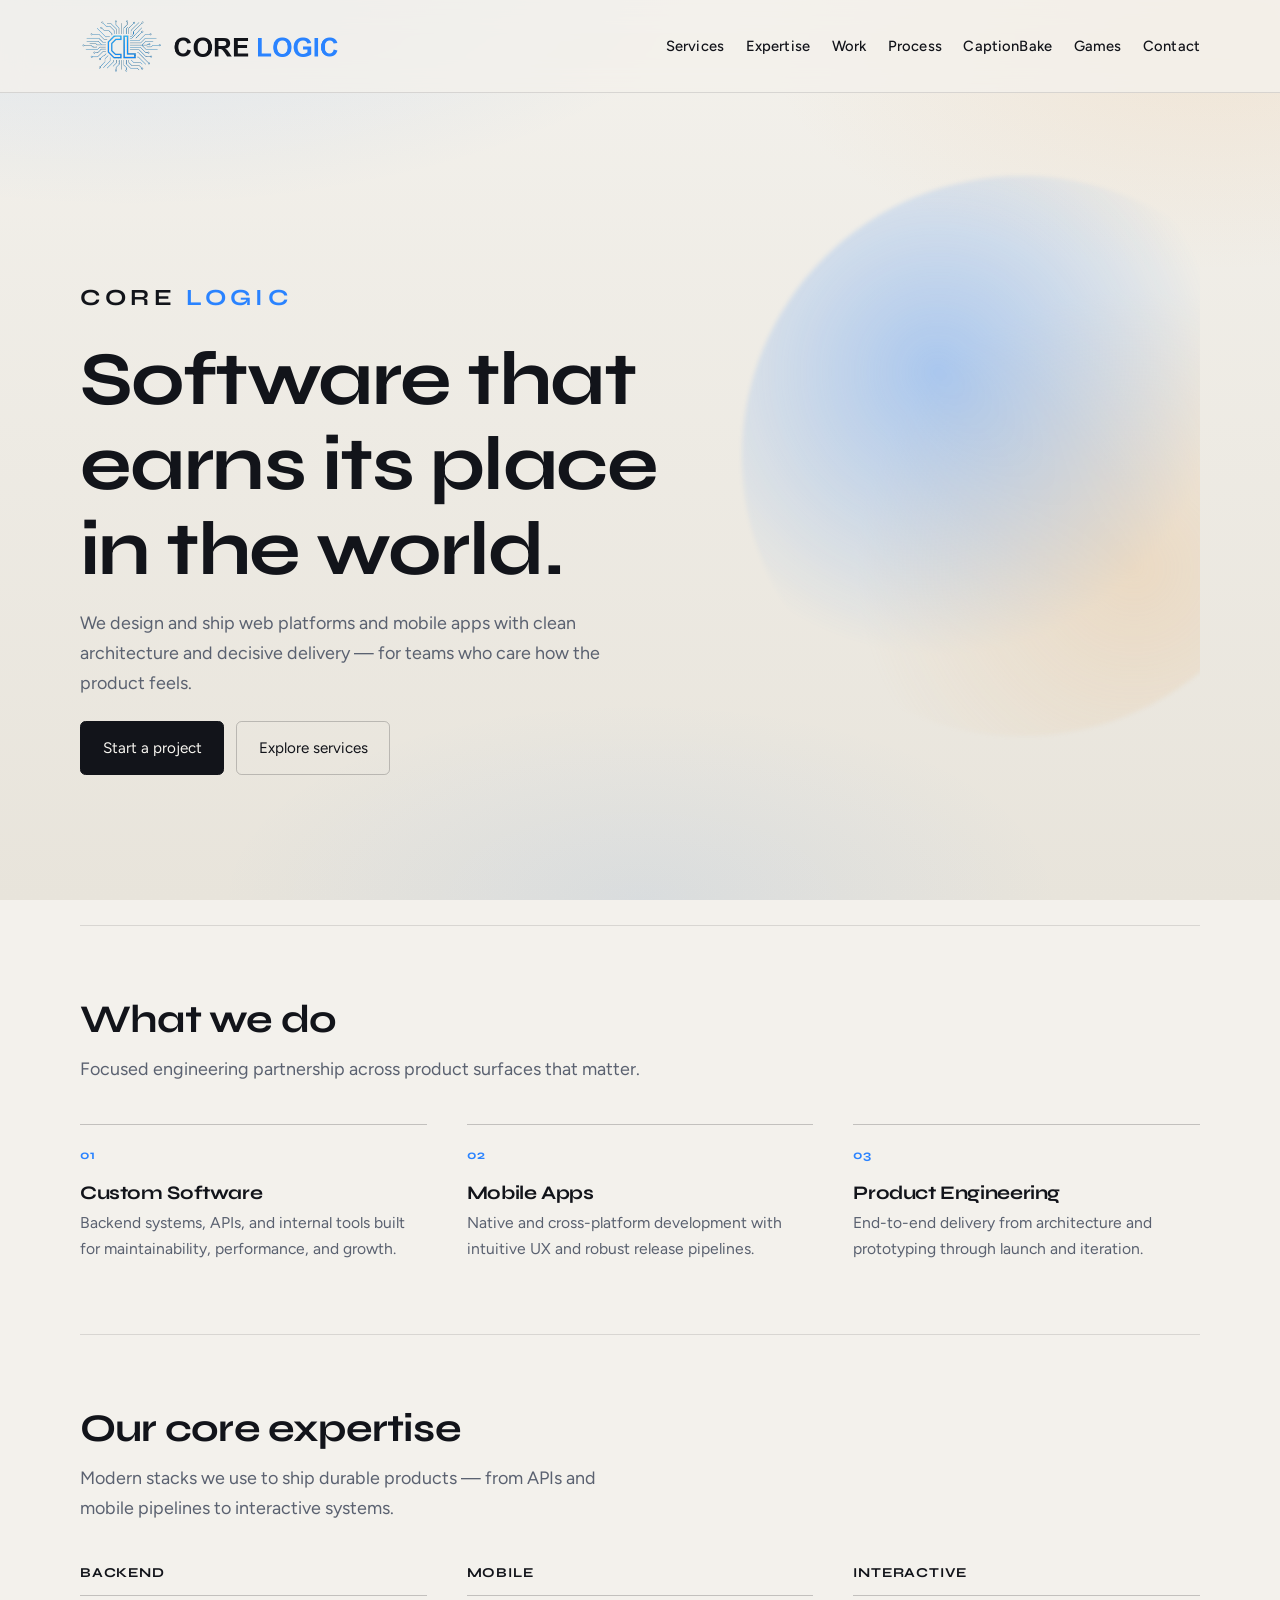
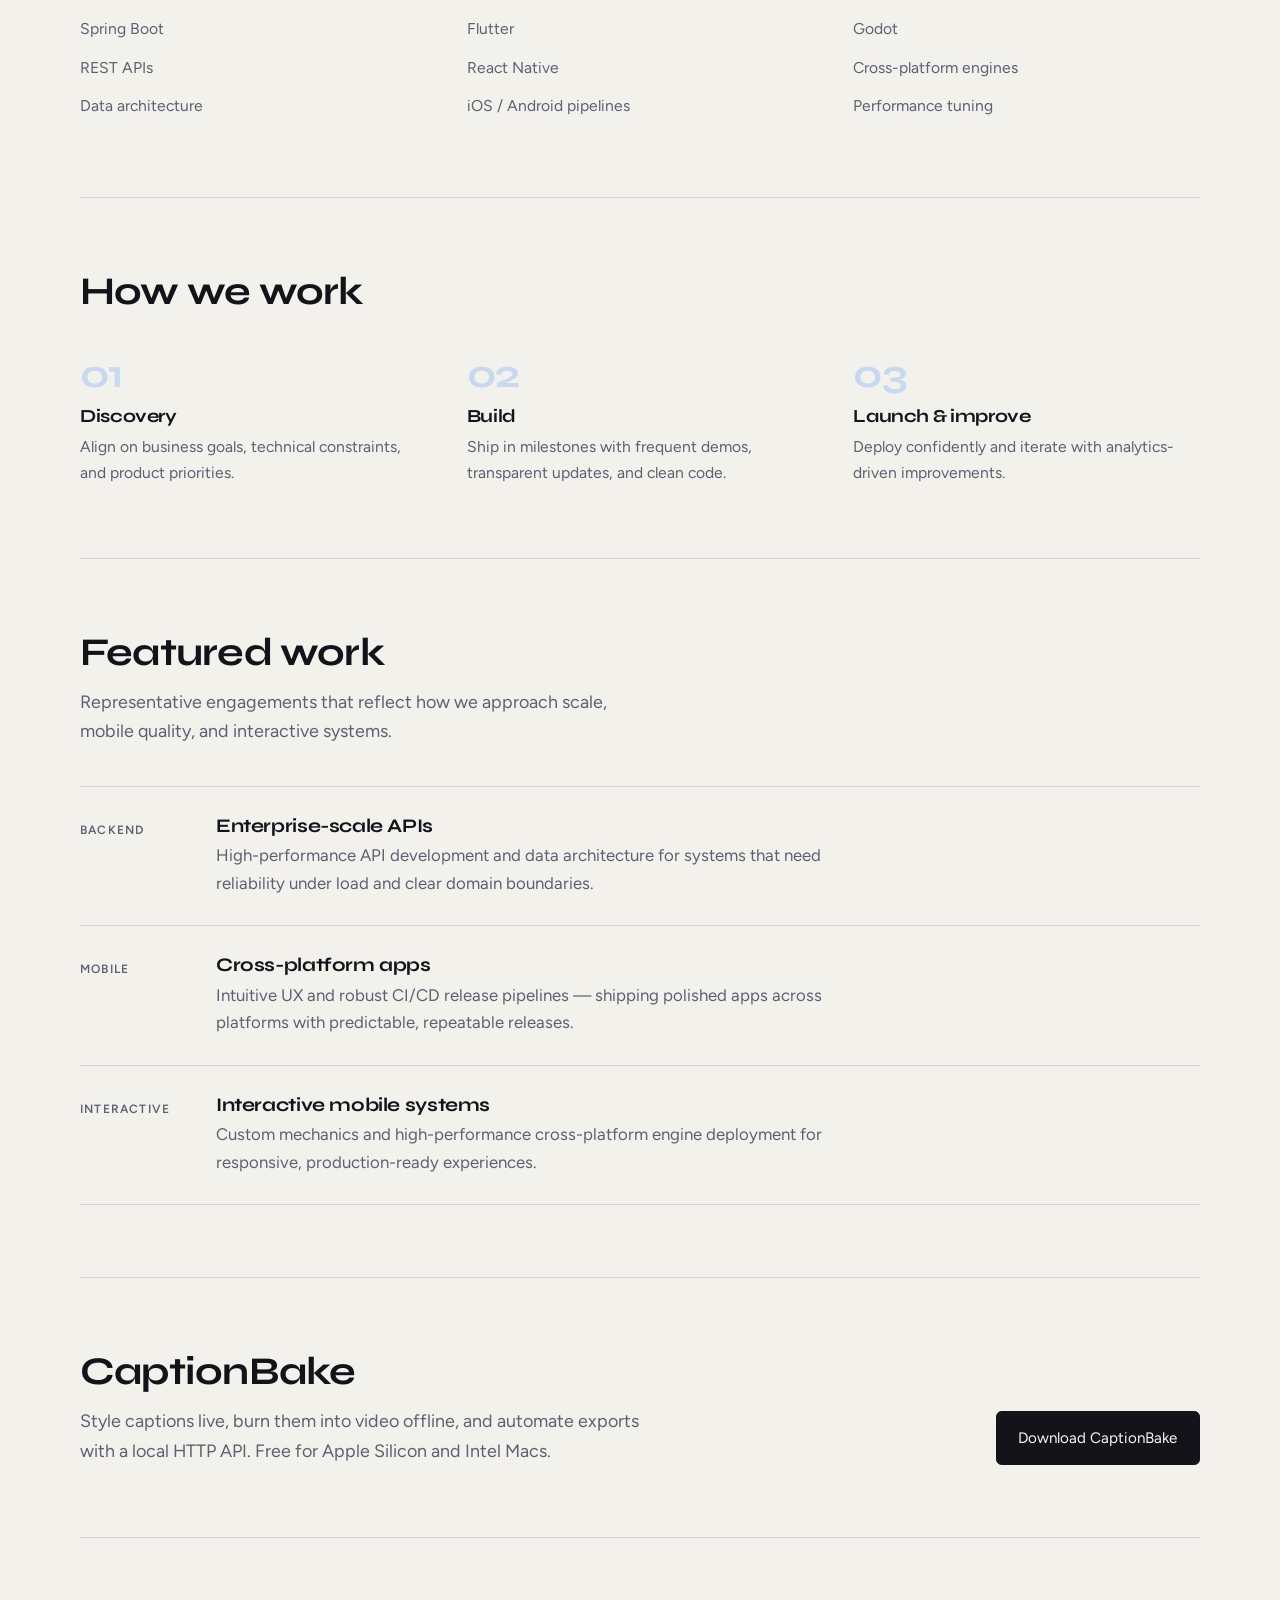
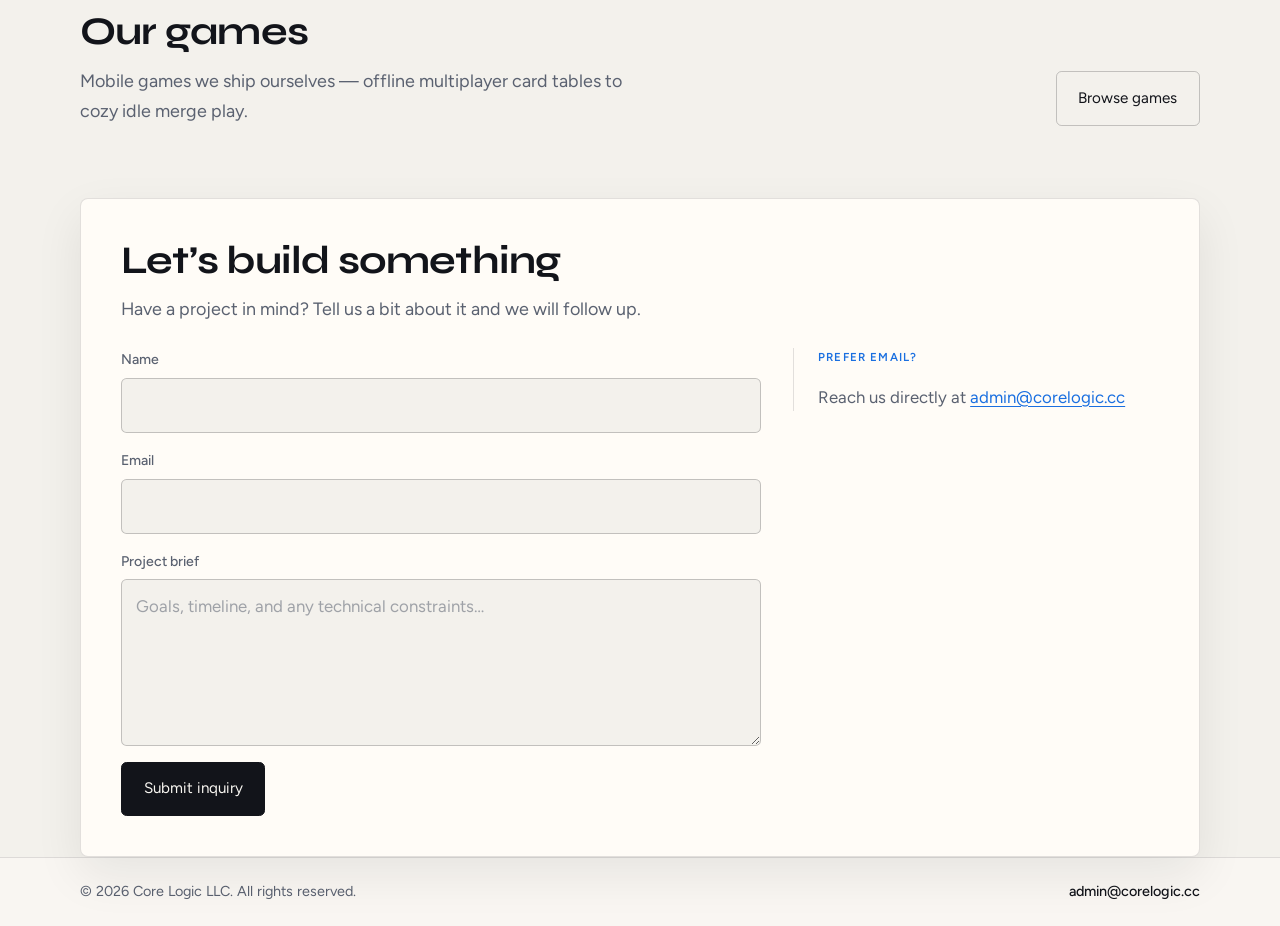
==== index.html @ bd6c5554 "Enhance CaptionBake documentation and features. Updated product page to highlight new capabilities i" ====
<!doctype html>
<html lang="en">
  <head>
    <meta charset="UTF-8" />
    <meta name="viewport" content="width=device-width, initial-scale=1.0" />
    <title>Core Logic LLC | Software and App Development</title>
    <meta
      name="description"
      content="Core Logic LLC builds modern software and mobile apps for startups and growing businesses."
    />
    <link rel="icon" type="image/png" href="assets/icons/corelogic-icon.png?v=20260724" />
    <link rel="preconnect" href="https://fonts.googleapis.com" />
    <link rel="preconnect" href="https://fonts.gstatic.com" crossorigin />
    <link
      href="https://fonts.googleapis.com/css2?family=Figtree:ital,wght@0,400;0,500;0,600;0,700;1,400&family=Syne:wght@600;700;800&display=swap"
      rel="stylesheet"
    />
    <link rel="stylesheet" href="assets/css/styles.css?v=20260724" />
  </head>
  <body>
    <header class="site-header">
      <div class="container nav-wrap">
        <a href="#home" class="brand" aria-label="Core Logic LLC home">
          <img
            class="brand-lockup"
            src="assets/icons/corelogic-logo-on-light.png?v=20260724"
            alt="Core Logic logo"
            width="250"
            height="44"
          />
        </a>
        <button
          class="nav-toggle"
          type="button"
          aria-expanded="false"
          aria-controls="site-nav"
          aria-label="Open menu"
        >
          <span></span>
          <span></span>
          <span></span>
        </button>
        <nav id="site-nav" class="site-nav" aria-label="Main navigation">
          <ul class="nav-list">
            <li><a href="#services">Services</a></li>
            <li><a href="#expertise">Expertise</a></li>
            <li><a href="#work">Work</a></li>
            <li><a href="#process">Process</a></li>
            <li><a href="captionbake/">CaptionBake</a></li>
            <li><a href="games/">Games</a></li>
            <li><a href="#contact">Contact</a></li>
          </ul>
        </nav>
      </div>
    </header>

    <main id="home">
      <section class="hero hero-home container">
        <div class="hero-content">
          <p class="brand-hero">Core <span>Logic</span></p>
          <h1>Software that earns its place in the world.</h1>
          <p class="lead">
            We design and ship web platforms and mobile apps with clean architecture and decisive
            delivery — for teams who care how the product feels.
          </p>
          <div class="hero-actions">
            <a class="button" href="#contact">Start a project</a>
            <a class="button button-secondary" href="#services">Explore services</a>
          </div>
        </div>
      </section>

      <section id="services" class="container section">
        <div class="section-intro">
          <h2>What we do</h2>
          <p class="lead">Focused engineering partnership across product surfaces that matter.</p>
        </div>
        <div class="offer-grid">
          <article class="offer-item">
            <h3>Custom Software</h3>
            <p>
              Backend systems, APIs, and internal tools built for maintainability, performance, and
              growth.
            </p>
          </article>
          <article class="offer-item">
            <h3>Mobile Apps</h3>
            <p>
              Native and cross-platform development with intuitive UX and robust release pipelines.
            </p>
          </article>
          <article class="offer-item">
            <h3>Product Engineering</h3>
            <p>
              End-to-end delivery from architecture and prototyping through launch and iteration.
            </p>
          </article>
        </div>
      </section>

      <section id="expertise" class="container section">
        <div class="section-intro">
          <h2>Our core expertise</h2>
          <p class="lead">
            Modern stacks we use to ship durable products — from APIs and mobile pipelines to
            interactive systems.
          </p>
        </div>
        <div class="expertise-grid">
          <div>
            <span class="expertise-label">Backend</span>
            <ul class="expertise-list">
              <li>Spring Boot</li>
              <li>REST APIs</li>
              <li>Data architecture</li>
            </ul>
          </div>
          <div>
            <span class="expertise-label">Mobile</span>
            <ul class="expertise-list">
              <li>Flutter</li>
              <li>React Native</li>
              <li>iOS / Android pipelines</li>
            </ul>
          </div>
          <div>
            <span class="expertise-label">Interactive</span>
            <ul class="expertise-list">
              <li>Godot</li>
              <li>Cross-platform engines</li>
              <li>Performance tuning</li>
            </ul>
          </div>
        </div>
      </section>

      <section id="process" class="container section">
        <div class="section-intro">
          <h2>How we work</h2>
        </div>
        <div class="timeline">
          <div>
            <span class="step-num" aria-hidden="true">01</span>
            <h3>Discovery</h3>
            <p>Align on business goals, technical constraints, and product priorities.</p>
          </div>
          <div>
            <span class="step-num" aria-hidden="true">02</span>
            <h3>Build</h3>
            <p>Ship in milestones with frequent demos, transparent updates, and clean code.</p>
          </div>
          <div>
            <span class="step-num" aria-hidden="true">03</span>
            <h3>Launch &amp; improve</h3>
            <p>Deploy confidently and iterate with analytics-driven improvements.</p>
          </div>
        </div>
      </section>

      <section id="work" class="container section">
        <div class="section-intro">
          <h2>Featured work</h2>
          <p class="lead">
            Representative engagements that reflect how we approach scale, mobile quality, and
            interactive systems.
          </p>
        </div>
        <div class="work-list">
          <article class="work-row">
            <p class="work-tag">Backend</p>
            <div>
              <h3>Enterprise-scale APIs</h3>
              <p>
                High-performance API development and data architecture for systems that need
                reliability under load and clear domain boundaries.
              </p>
            </div>
          </article>
          <article class="work-row">
            <p class="work-tag">Mobile</p>
            <div>
              <h3>Cross-platform apps</h3>
              <p>
                Intuitive UX and robust CI/CD release pipelines — shipping polished apps across
                platforms with predictable, repeatable releases.
              </p>
            </div>
          </article>
          <article class="work-row">
            <p class="work-tag">Interactive</p>
            <div>
              <h3>Interactive mobile systems</h3>
              <p>
                Custom mechanics and high-performance cross-platform engine deployment for
                responsive, production-ready experiences.
              </p>
            </div>
          </article>
        </div>
      </section>

      <section id="products" class="container section">
        <div class="strip">
          <div>
            <h2>CaptionBake</h2>
            <p class="lead">
              Style captions live, burn them into video offline, and automate exports with a local
              HTTP API. Free for Apple Silicon and Intel Macs.
            </p>
          </div>
          <div class="strip-actions">
            <a class="button" href="captionbake/">Download CaptionBake</a>
          </div>
        </div>
      </section>

      <section id="games" class="container section">
        <div class="strip">
          <div>
            <h2>Our games</h2>
            <p class="lead">
              Mobile games we ship ourselves — offline multiplayer card tables to cozy idle merge
              play.
            </p>
          </div>
          <div class="strip-actions">
            <a class="button button-secondary" href="games/">Browse games</a>
          </div>
        </div>
      </section>

      <section id="contact" class="container section contact-card">
        <h2>Let’s build something</h2>
        <p class="lead" style="margin-bottom: 0">
          Have a project in mind? Tell us a bit about it and we will follow up.
        </p>

        <div class="contact-layout">
          <form class="contact-form" id="contact-form" novalidate>
            <label class="field">
              <span>Name</span>
              <input type="text" name="name" id="contact-name" autocomplete="name" required />
            </label>
            <label class="field">
              <span>Email</span>
              <input type="email" name="email" id="contact-email" autocomplete="email" required />
            </label>
            <label class="field">
              <span>Project brief</span>
              <textarea
                name="brief"
                id="contact-brief"
                rows="5"
                required
                placeholder="Goals, timeline, and any technical constraints…"
              ></textarea>
            </label>
            <button class="button" type="submit">Submit inquiry</button>
          </form>

          <div class="contact-aside">
            <p class="contact-aside-label">Prefer email?</p>
            <p>
              Reach us directly at
              <a href="mailto:admin@corelogic.cc">admin@corelogic.cc</a>
            </p>
          </div>
        </div>
      </section>
    </main>

    <footer class="site-footer">
      <div class="container footer-wrap">
        <p>&copy; <span id="year">2026</span> Core Logic LLC. All rights reserved.</p>
        <a href="mailto:admin@corelogic.cc">admin@corelogic.cc</a>
      </div>
    </footer>

    <script>
      (function () {
        var year = document.getElementById("year");
        if (year) year.textContent = String(new Date().getFullYear());

        var toggle = document.querySelector(".nav-toggle");
        var nav = document.getElementById("site-nav");
        if (toggle && nav) {
          toggle.addEventListener("click", function () {
            var open = nav.classList.toggle("is-open");
            toggle.setAttribute("aria-expanded", open ? "true" : "false");
            toggle.setAttribute("aria-label", open ? "Close menu" : "Open menu");
          });
          nav.querySelectorAll("a").forEach(function (link) {
            link.addEventListener("click", function () {
              nav.classList.remove("is-open");
              toggle.setAttribute("aria-expanded", "false");
              toggle.setAttribute("aria-label", "Open menu");
            });
          });
        }

        var form = document.getElementById("contact-form");
        if (!form) return;

        form.addEventListener("submit", function (event) {
          event.preventDefault();

          var name = document.getElementById("contact-name").value.trim();
          var email = document.getElementById("contact-email").value.trim();
          var brief = document.getElementById("contact-brief").value.trim();

          if (!name || !email || !brief) {
            form.reportValidity();
            return;
          }

          var subject = encodeURIComponent("Project inquiry from " + name);
          var body = encodeURIComponent(
            "Name: " + name + "\nEmail: " + email + "\n\nProject Brief:\n" + brief
          );
          window.location.href = "mailto:admin@corelogic.cc?subject=" + subject + "&body=" + body;
        });
      })();
    </script>
  </body>
</html>
---- assets/css/styles.css ----
@import url("https://fonts.googleapis.com/css2?family=Figtree:ital,wght@0,400;0,500;0,600;0,700;1,400&family=Syne:wght@600;700;800&display=swap");

:root {
  --bg: #f3f1ec;
  --bg-deep: #e8e4db;
  --surface: #fffcf7;
  --ink: #12141a;
  --muted: #5a6170;
  --accent: #2a83ff;
  --accent-strong: #1a6fe0;
  --border: rgb(18 20 26 / 12%);
  --border-strong: rgb(18 20 26 / 22%);
  --shadow-soft: 0 18px 48px rgb(18 20 26 / 8%);
  --radius: 0.35rem;
  --font-display: "Syne", "Segoe UI", sans-serif;
  --font-body: "Figtree", "Segoe UI", sans-serif;
  --header-h: 4.25rem;
}

* {
  box-sizing: border-box;
}

html {
  scroll-behavior: smooth;
  color-scheme: light;
  background-color: var(--bg);
}

body {
  margin: 0;
  font-family: var(--font-body);
  font-size: 1.05rem;
  line-height: 1.65;
  color: var(--ink);
  background-color: var(--bg);
  background-image:
    radial-gradient(ellipse 90% 60% at 10% -10%, rgb(42 131 255 / 14%), transparent 55%),
    radial-gradient(ellipse 70% 50% at 95% 5%, rgb(232 180 120 / 18%), transparent 50%),
    radial-gradient(ellipse 60% 40% at 50% 100%, rgb(42 131 255 / 8%), transparent 55%),
    linear-gradient(180deg, var(--bg) 0%, var(--bg-deep) 100%);
  background-attachment: fixed;
  min-height: 100vh;
}

a {
  color: var(--accent-strong);
  text-underline-offset: 0.18em;
}

a:hover {
  color: var(--ink);
}

.container {
  width: min(1120px, 92vw);
  margin: 0 auto;
}

/* —— Header —— */
.site-header {
  position: sticky;
  top: 0;
  z-index: 50;
  backdrop-filter: blur(14px) saturate(1.2);
  background: rgb(243 241 236 / 82%);
  border-bottom: 1px solid var(--border);
  animation: header-in 0.7s ease both;
}

.nav-wrap,
.footer-wrap {
  display: flex;
  justify-content: space-between;
  align-items: center;
  gap: 1rem;
  padding: 0.85rem 0;
  min-height: var(--header-h);
}

.brand {
  display: inline-flex;
  align-items: center;
  text-decoration: none;
  flex-shrink: 0;
}

.brand-lockup {
  display: block;
  width: min(260px, 72vw);
  height: auto;
}

.nav-toggle {
  display: none;
  appearance: none;
  background: transparent;
  border: 1px solid var(--border-strong);
  border-radius: var(--radius);
  width: 2.6rem;
  height: 2.6rem;
  padding: 0;
  cursor: pointer;
  align-items: center;
  justify-content: center;
  flex-direction: column;
  gap: 5px;
}

.nav-toggle span {
  display: block;
  width: 1.1rem;
  height: 1.5px;
  background: var(--ink);
  border-radius: 1px;
}

.nav-list {
  list-style: none;
  display: flex;
  flex-wrap: wrap;
  gap: 0.15rem 1.35rem;
  margin: 0;
  padding: 0;
}

.nav-list a {
  text-decoration: none;
  color: var(--ink);
  font-size: 0.92rem;
  font-weight: 500;
  letter-spacing: 0.01em;
  transition: color 0.2s ease;
}

.nav-list a:hover,
.nav-list a[aria-current="page"] {
  color: var(--accent-strong);
}

/* —— Type —— */
.eyebrow {
  color: var(--accent-strong);
  text-transform: uppercase;
  letter-spacing: 0.14em;
  font-size: 0.72rem;
  font-weight: 600;
  margin: 0 0 0.85rem;
}

h1,
h2,
h3 {
  font-family: var(--font-display);
  line-height: 1.12;
  margin-top: 0;
  font-weight: 700;
  letter-spacing: -0.02em;
  color: var(--ink);
}

h1 {
  font-size: clamp(2.6rem, 6.5vw, 4.75rem);
  margin-bottom: 1rem;
}

.hero-home h1,
.hero-content h1 {
  max-width: 14ch;
}

h2 {
  font-size: clamp(1.75rem, 3.2vw, 2.45rem);
  margin-bottom: 0.75rem;
}

h3 {
  font-size: 1.2rem;
  margin-bottom: 0.45rem;
}

.lead {
  color: var(--muted);
  max-width: 52ch;
  font-size: 1.12rem;
  margin: 0 0 1.5rem;
}

.brand-hero {
  font-family: var(--font-display);
  font-size: clamp(1.1rem, 2.4vw, 1.45rem);
  font-weight: 700;
  letter-spacing: 0.18em;
  text-transform: uppercase;
  color: var(--ink);
  margin: 0 0 1.25rem;
}

.brand-hero span {
  color: var(--accent);
}

/* —— Hero —— */
.hero {
  position: relative;
  padding: clamp(4rem, 12vh, 7rem) 0 clamp(3rem, 8vh, 5rem);
  min-height: calc(100svh - var(--header-h));
  display: flex;
  flex-direction: column;
  justify-content: center;
}

.hero-home {
  overflow: hidden;
}

.hero-home::after {
  content: "";
  position: absolute;
  right: max(-8vw, -120px);
  top: 10%;
  width: min(52vw, 560px);
  height: min(52vw, 560px);
  border-radius: 50%;
  background:
    radial-gradient(circle at 35% 35%, rgb(42 131 255 / 35%), transparent 55%),
    radial-gradient(circle at 70% 70%, rgb(232 180 120 / 28%), transparent 50%);
  filter: blur(2px);
  pointer-events: none;
  animation: orb-drift 14s ease-in-out infinite alternate;
}

.hero-content {
  position: relative;
  z-index: 1;
  max-width: 38rem;
  animation: rise-in 0.9s cubic-bezier(0.22, 1, 0.36, 1) both;
}

.hero-actions {
  display: flex;
  flex-wrap: wrap;
  gap: 0.75rem;
  margin-top: 0.35rem;
}

/* —— Buttons —— */
.button {
  display: inline-flex;
  align-items: center;
  justify-content: center;
  background: var(--ink);
  color: #f8f6f1;
  text-decoration: none;
  padding: 0.85rem 1.35rem;
  border: 1px solid var(--ink);
  border-radius: var(--radius);
  font-weight: 600;
  font: inherit;
  font-size: 0.95rem;
  cursor: pointer;
  transition:
    background-color 0.2s ease,
    color 0.2s ease,
    border-color 0.2s ease,
    transform 0.2s ease;
}

.button:hover {
  background: var(--accent);
  border-color: var(--accent);
  color: #fff;
  transform: translateY(-1px);
}

.button:active {
  transform: translateY(0);
}

.button-secondary {
  background: transparent;
  color: var(--ink);
  border-color: var(--border-strong);
}

.button-secondary:hover {
  background: var(--surface);
  border-color: var(--ink);
  color: var(--ink);
}

/* —— Sections —— */
.section {
  padding: clamp(3.5rem, 8vh, 5.5rem) 0;
  border-top: 1px solid var(--border);
  animation: rise-in 0.8s cubic-bezier(0.22, 1, 0.36, 1) both;
  animation-timeline: view();
  animation-range: entry 0% cover 30%;
}

.section-intro {
  margin-bottom: 2.5rem;
  max-width: 40rem;
}

.section-intro .lead {
  margin-bottom: 0;
}

/* —— Services / open columns —— */
.offer-grid {
  display: grid;
  grid-template-columns: repeat(3, 1fr);
  gap: 2rem 2.5rem;
  counter-reset: offer;
}

.offer-item {
  position: relative;
  padding-top: 1.25rem;
  border-top: 1px solid var(--border-strong);
}

.offer-item::before {
  counter-increment: offer;
  content: "0" counter(offer);
  display: block;
  font-family: var(--font-display);
  font-size: 0.8rem;
  font-weight: 700;
  letter-spacing: 0.08em;
  color: var(--accent);
  margin-bottom: 1rem;
}

.offer-item p {
  margin: 0;
  color: var(--muted);
  font-size: 0.98rem;
}

/* —— Expertise —— */
.expertise-grid {
  display: grid;
  grid-template-columns: repeat(3, 1fr);
  gap: 2rem 2.5rem;
  margin-top: 0.5rem;
}

.expertise-label {
  display: block;
  font-family: var(--font-display);
  font-size: 0.85rem;
  font-weight: 700;
  letter-spacing: 0.06em;
  text-transform: uppercase;
  color: var(--ink);
  margin-bottom: 0.85rem;
  padding-bottom: 0.65rem;
  border-bottom: 1px solid var(--border-strong);
}

.expertise-list {
  list-style: none;
  margin: 0;
  padding: 0;
}

.expertise-list li {
  padding: 0.4rem 0;
  color: var(--muted);
  font-size: 0.98rem;
}

/* —— Process —— */
.timeline {
  display: grid;
  grid-template-columns: repeat(3, 1fr);
  gap: 2rem 2.5rem;
}

.timeline > div {
  padding: 0;
  background: none;
  border: none;
  border-radius: 0;
}

.timeline h3 {
  font-size: 1.15rem;
}

.timeline p {
  margin: 0;
  color: var(--muted);
  font-size: 0.98rem;
}

.step-num {
  display: block;
  font-family: var(--font-display);
  font-size: 2.5rem;
  font-weight: 700;
  line-height: 1;
  color: rgb(42 131 255 / 22%);
  margin-bottom: 0.75rem;
  letter-spacing: -0.04em;
}

/* —— Work / editorial rows —— */
.work-list {
  display: flex;
  flex-direction: column;
  gap: 0;
}

.work-row {
  display: grid;
  grid-template-columns: 7rem 1fr;
  gap: 1.5rem;
  padding: 1.75rem 0;
  border-top: 1px solid var(--border);
  transition: padding-left 0.25s ease;
}

.work-row:last-child {
  border-bottom: 1px solid var(--border);
}

.work-row:hover {
  padding-left: 0.5rem;
}

.work-tag {
  font-size: 0.75rem;
  font-weight: 600;
  letter-spacing: 0.1em;
  text-transform: uppercase;
  color: var(--accent-strong);
  padding-top: 0.35rem;
}

.work-row h3 {
  margin-bottom: 0.35rem;
}

.work-row p {
  margin: 0;
  color: var(--muted);
  max-width: 58ch;
}

/* —— Product / games strips —— */
.strip {
  display: grid;
  grid-template-columns: 1.2fr 0.8fr;
  gap: 2rem;
  align-items: end;
}

.strip .lead {
  margin-bottom: 0;
}

.strip-actions {
  display: flex;
  justify-content: flex-end;
  gap: 0.75rem;
  flex-wrap: wrap;
}

/* —— Legacy card support (product pages) —— */
.grid {
  display: grid;
  grid-template-columns: repeat(3, 1fr);
  gap: 1.25rem;
}

.card,
.contact-card,
.expertise-item {
  background: transparent;
  border: none;
  border-radius: 0;
  padding: 0;
}

.card {
  padding-top: 1.15rem;
  border-top: 1px solid var(--border-strong);
}

.card p {
  color: var(--muted);
  margin: 0;
}

.card-interactive {
  transition: border-color 0.2s ease;
}

.card-interactive:hover {
  border-color: var(--accent);
}

/* —— Contact —— */
#contact.contact-card,
.contact-card {
  background: var(--surface);
  border: 1px solid var(--border);
  border-radius: 0.5rem;
  padding: clamp(1.75rem, 4vw, 2.5rem);
  box-shadow: var(--shadow-soft);
}

.contact-layout {
  display: grid;
  grid-template-columns: 1.4fr 0.8fr;
  gap: 2rem;
  margin-top: 1.5rem;
  align-items: start;
}

.contact-form {
  display: grid;
  gap: 1rem;
}

.field {
  display: grid;
  gap: 0.4rem;
}

.field span {
  color: var(--muted);
  font-size: 0.88rem;
  font-weight: 500;
}

.field input,
.field textarea {
  width: 100%;
  margin: 0;
  padding: 0.8rem 0.9rem;
  color: var(--ink);
  background: var(--bg);
  border: 1px solid var(--border-strong);
  border-radius: var(--radius);
  font: inherit;
  transition:
    border-color 0.2s ease,
    box-shadow 0.2s ease;
}

.field input::placeholder,
.field textarea::placeholder {
  color: rgb(90 97 112 / 55%);
}

.field input:focus,
.field textarea:focus {
  outline: none;
  border-color: var(--accent);
  box-shadow: 0 0 0 3px rgb(42 131 255 / 18%);
}

.field textarea {
  resize: vertical;
  min-height: 8rem;
}

.contact-form .button {
  justify-self: start;
}

.contact-aside {
  padding: 1.25rem 0 0;
  border: none;
  border-top: 1px solid var(--border);
  border-radius: 0;
  background: transparent;
}

@media (min-width: 861px) {
  .contact-aside {
    padding: 0 0 0 1.5rem;
    border-top: none;
    border-left: 1px solid var(--border);
  }
}

.contact-aside-label {
  margin: 0 0 0.4rem;
  color: var(--accent-strong);
  text-transform: uppercase;
  letter-spacing: 0.1em;
  font-size: 0.72rem;
  font-weight: 600;
}

.contact-aside p:last-child {
  margin-bottom: 0;
  color: var(--muted);
}

/* —— Games hub list —— */
.hub-list {
  display: flex;
  flex-direction: column;
}

.hub-item {
  display: grid;
  grid-template-columns: auto 1fr auto;
  gap: 1.25rem 1.5rem;
  align-items: center;
  padding: 2rem 0;
  border-top: 1px solid var(--border);
  text-decoration: none;
  color: inherit;
  transition: padding-left 0.25s ease;
}

.hub-item:last-child {
  border-bottom: 1px solid var(--border);
}

.hub-item:hover {
  padding-left: 0.5rem;
}

.hub-icon {
  width: 64px;
  height: 64px;
  border-radius: 14px;
  border: 1px solid var(--border);
  box-shadow: var(--shadow-soft);
  object-fit: cover;
  background: var(--surface);
}

.hub-item h2 {
  margin-bottom: 0.35rem;
  font-size: clamp(1.5rem, 2.5vw, 1.85rem);
}

.hub-item p {
  margin: 0;
  color: var(--muted);
  max-width: 48ch;
}

.hub-arrow {
  font-family: var(--font-display);
  font-size: 1.5rem;
  color: var(--accent);
  transition: transform 0.25s ease;
}

.hub-item:hover .hub-arrow {
  transform: translateX(4px);
}

/* —— Footer —— */
.site-footer {
  border-top: 1px solid var(--border);
  margin-top: 0;
  background: rgb(255 252 247 / 55%);
}

.site-footer p {
  margin: 0;
  color: var(--muted);
  font-size: 0.9rem;
}

.site-footer a {
  text-decoration: none;
  color: var(--ink);
  font-weight: 500;
  font-size: 0.9rem;
}

.site-footer a:hover {
  color: var(--accent-strong);
}

/* —— Motion —— */
@keyframes rise-in {
  from {
    opacity: 0;
    transform: translateY(18px);
  }
  to {
    opacity: 1;
    transform: translateY(0);
  }
}

@keyframes header-in {
  from {
    opacity: 0;
    transform: translateY(-8px);
  }
  to {
    opacity: 1;
    transform: translateY(0);
  }
}

@keyframes orb-drift {
  from {
    transform: translate(0, 0) scale(1);
  }
  to {
    transform: translate(-24px, 18px) scale(1.06);
  }
}

/* —— Responsive —— */
@media (max-width: 860px) {
  .offer-grid,
  .grid,
  .timeline,
  .expertise-grid,
  .contact-layout,
  .strip,
  .work-row {
    grid-template-columns: 1fr;
  }

  .hub-item {
    grid-template-columns: auto 1fr;
    gap: 1rem;
  }

  .hub-item .hub-arrow {
    display: none;
  }

  .hub-icon {
    width: 56px;
    height: 56px;
    border-radius: 12px;
  }

  .strip-actions {
    justify-content: flex-start;
  }

  .nav-wrap {
    flex-wrap: wrap;
  }

  .nav-toggle {
    display: inline-flex;
    margin-left: auto;
  }

  .site-nav {
    display: none;
    width: 100%;
    padding-bottom: 0.75rem;
  }

  .site-nav.is-open {
    display: block;
  }

  .nav-list {
    flex-direction: column;
    gap: 0.65rem;
  }

  .brand-lockup {
    width: min(190px, 70vw);
  }

  .hero {
    min-height: auto;
    padding: 3.25rem 0 2.5rem;
  }

  .hero-home::after {
    width: 70vw;
    height: 70vw;
    opacity: 0.7;
  }

  .work-row {
    gap: 0.5rem;
  }
}

@media (prefers-reduced-motion: reduce) {
  html {
    scroll-behavior: auto;
  }

  .site-header,
  .hero-content,
  .section,
  .hero-home::after {
    animation: none;
  }

  .button,
  .work-row,
  .hub-item,
  .hub-arrow {
    transition: none;
  }

  .button:hover,
  .work-row:hover,
  .hub-item:hover {
    transform: none;
    padding-left: 0;
  }

  .hub-item:hover .hub-arrow {
    transform: none;
  }

}
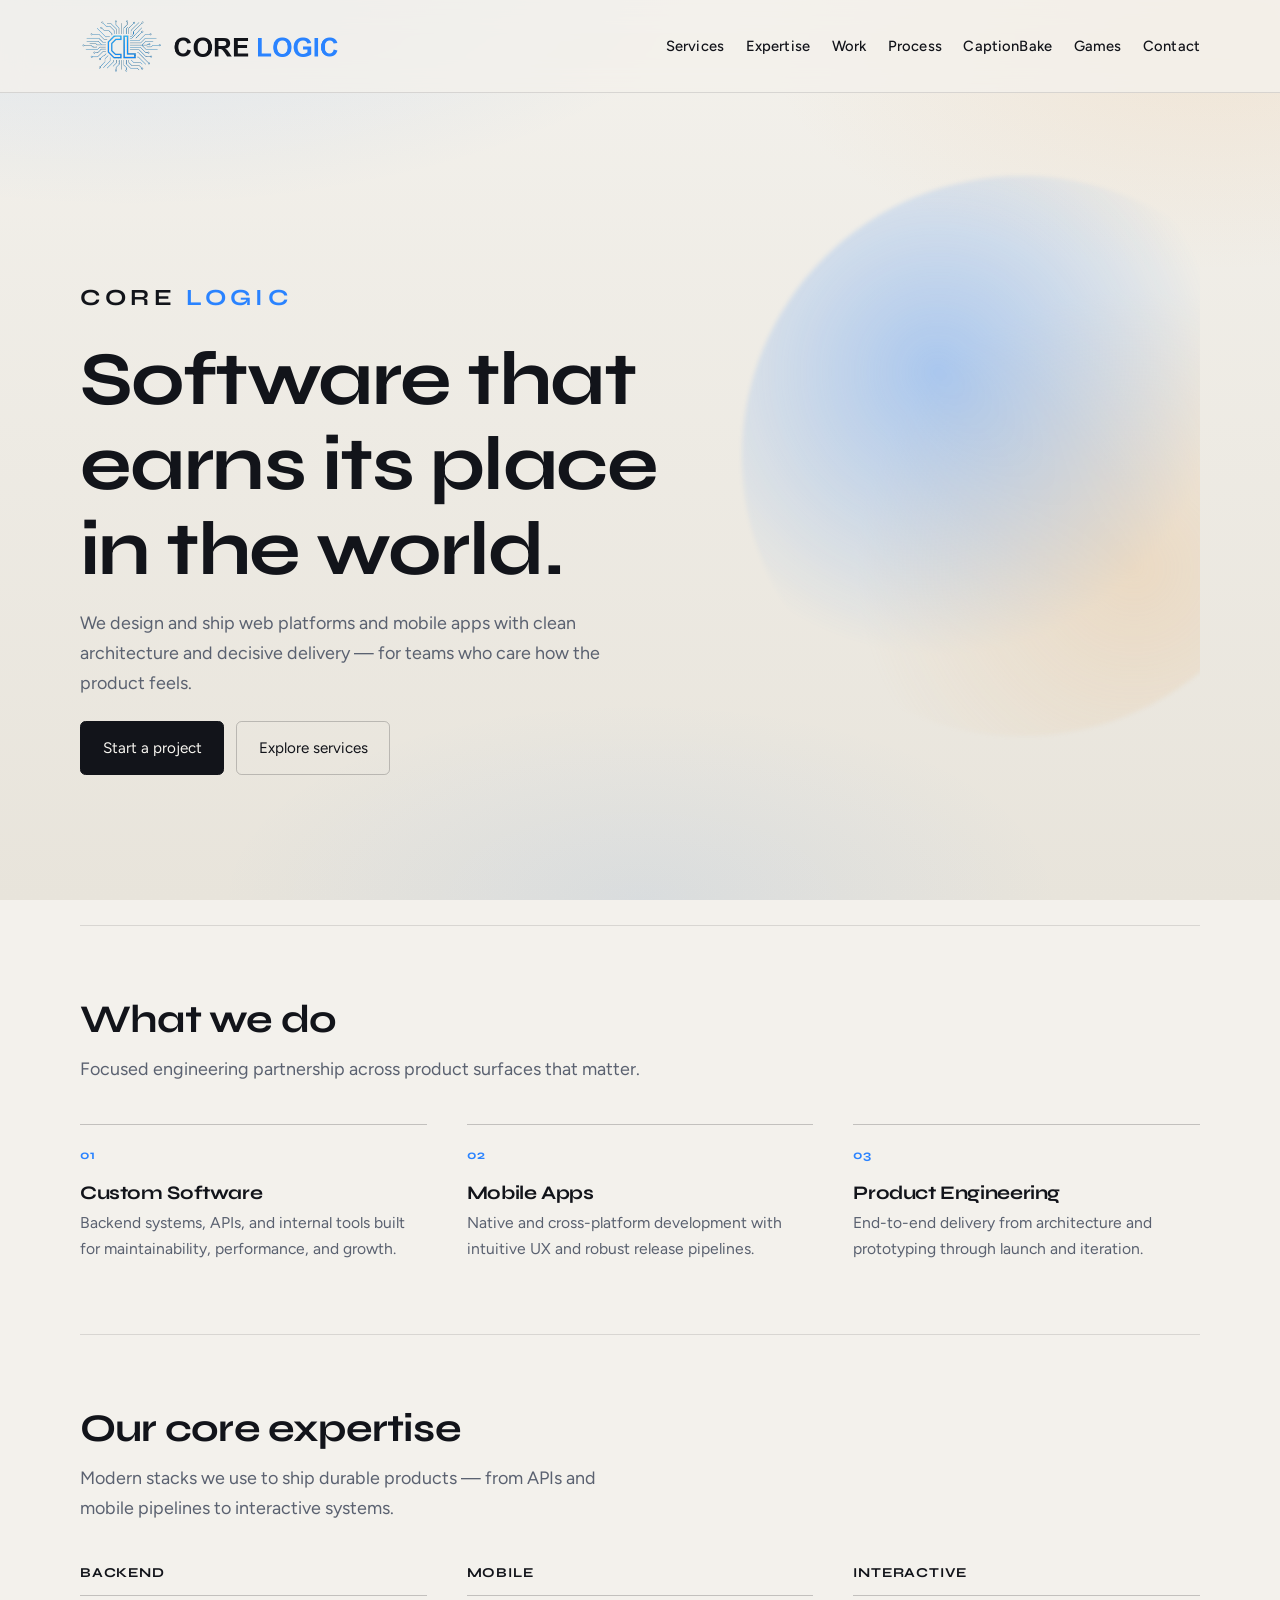
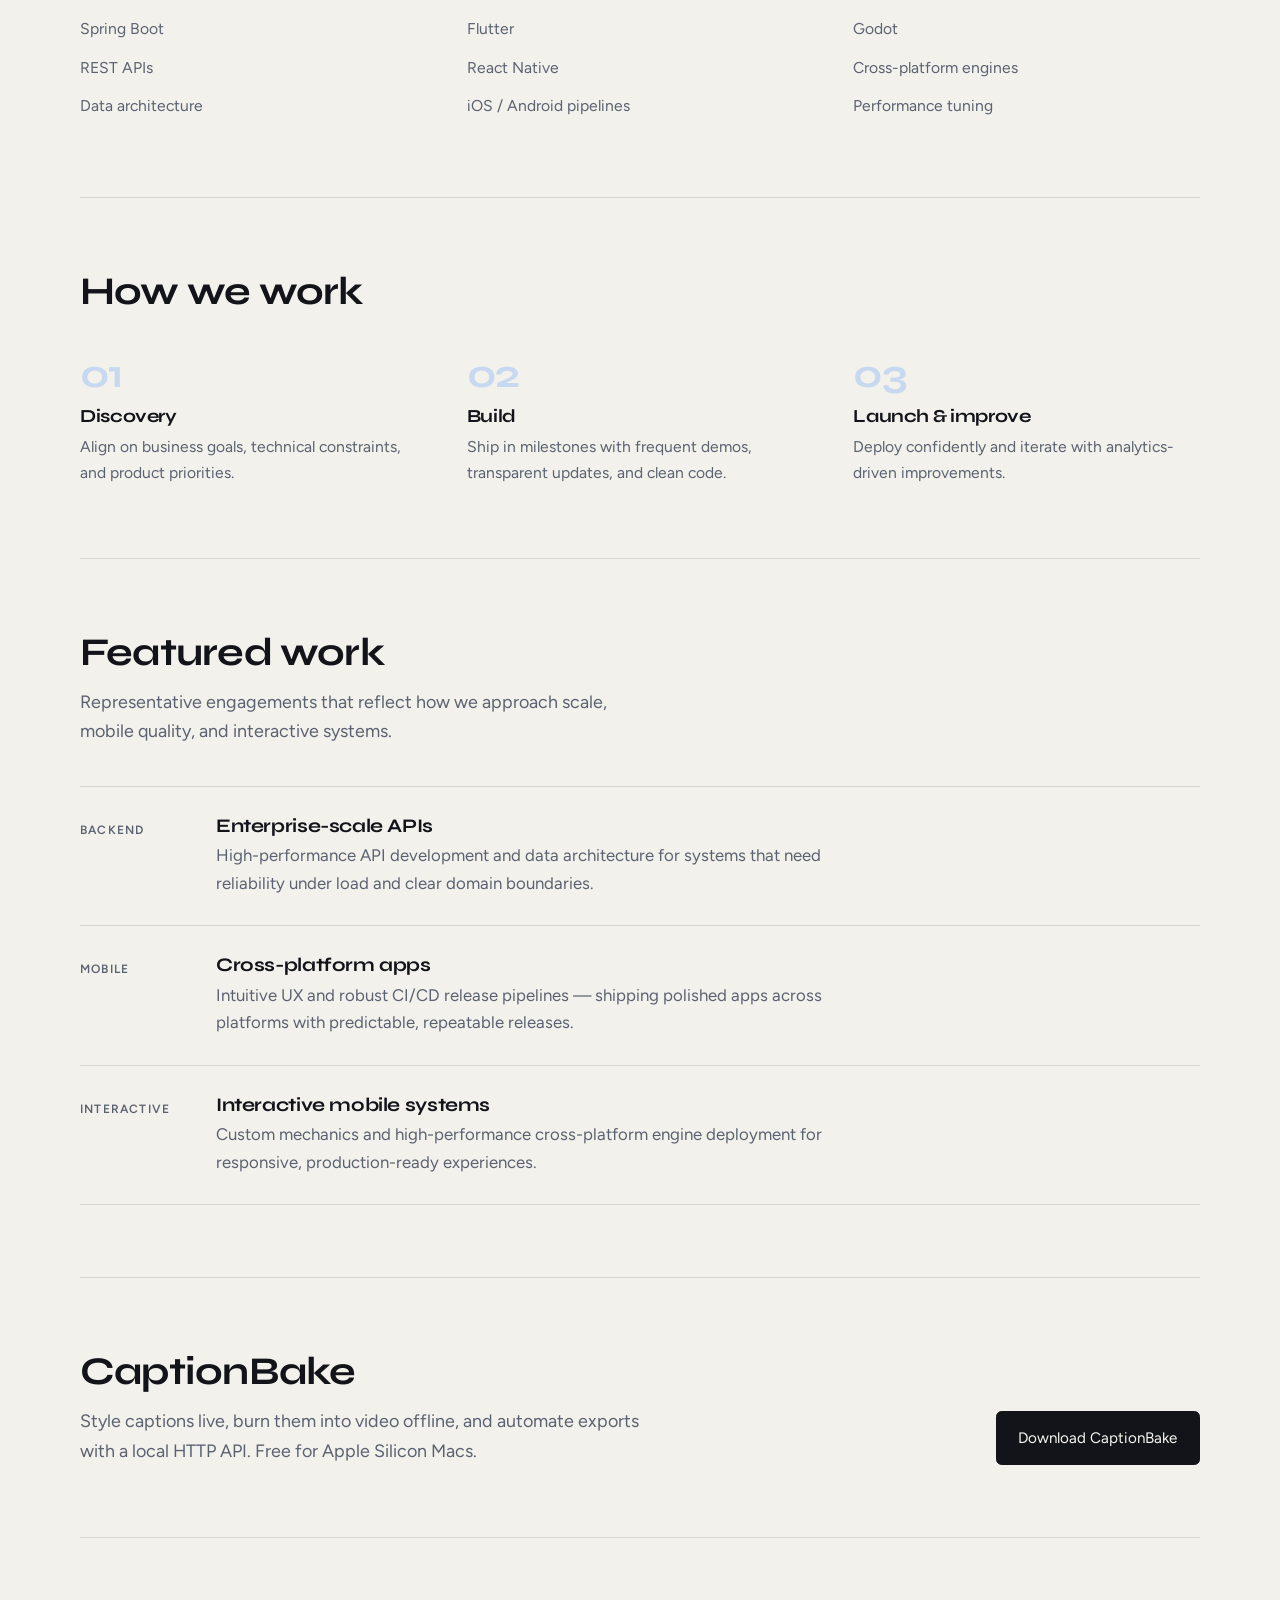
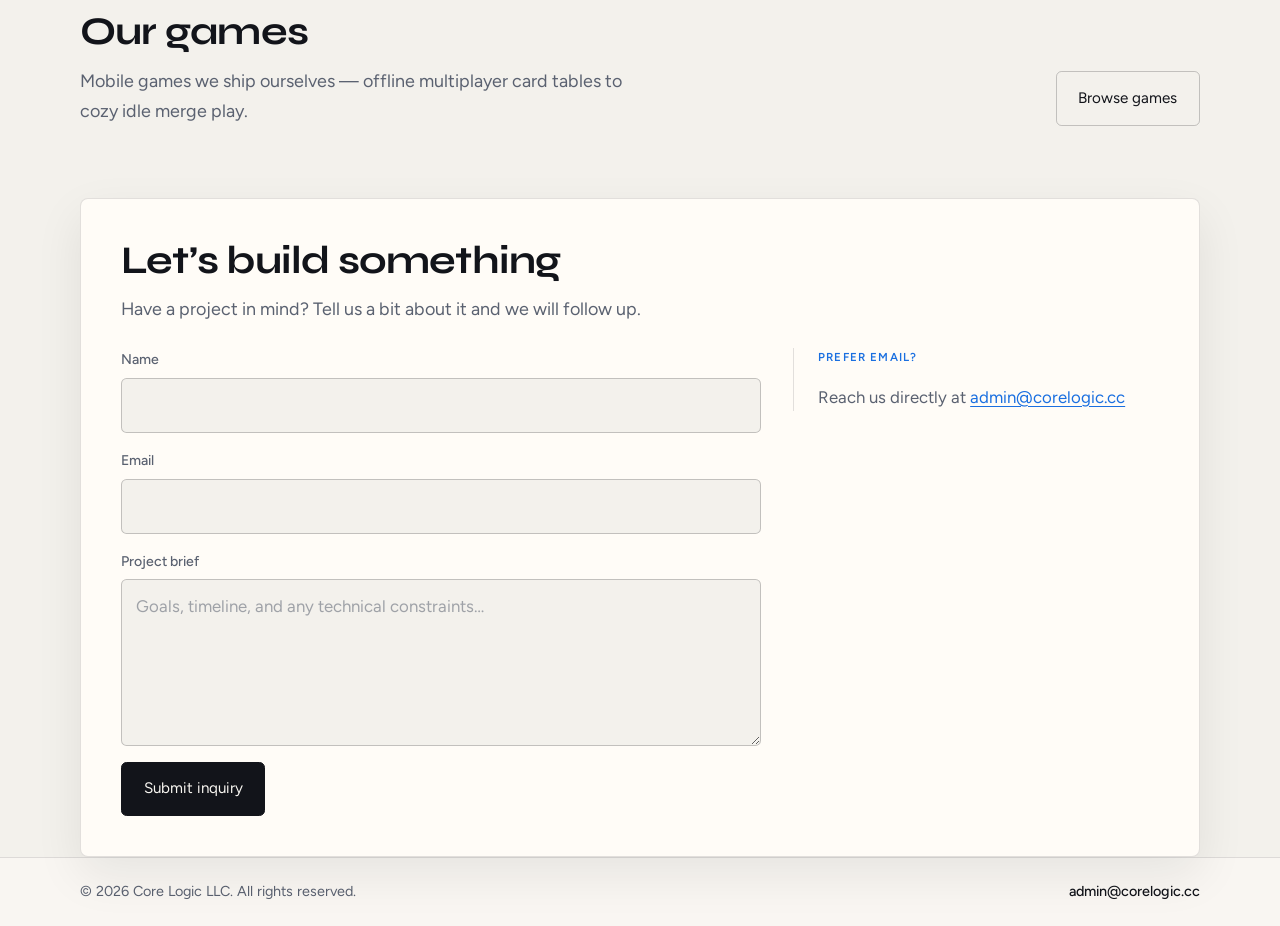
==== commit adc96724: "Remove Intel download; CaptionBake is Apple Silicon only. Co-authored-by: Cursor <cursoragent@cursor" ====
--- a/index.html
+++ b/index.html
@@ -205,7 +205,7 @@
             <h2>CaptionBake</h2>
             <p class="lead">
               Style captions live, burn them into video offline, and automate exports with a local
-              HTTP API. Free for Apple Silicon and Intel Macs.
+              HTTP API. Free for Apple Silicon Macs.
             </p>
           </div>
           <div class="strip-actions">
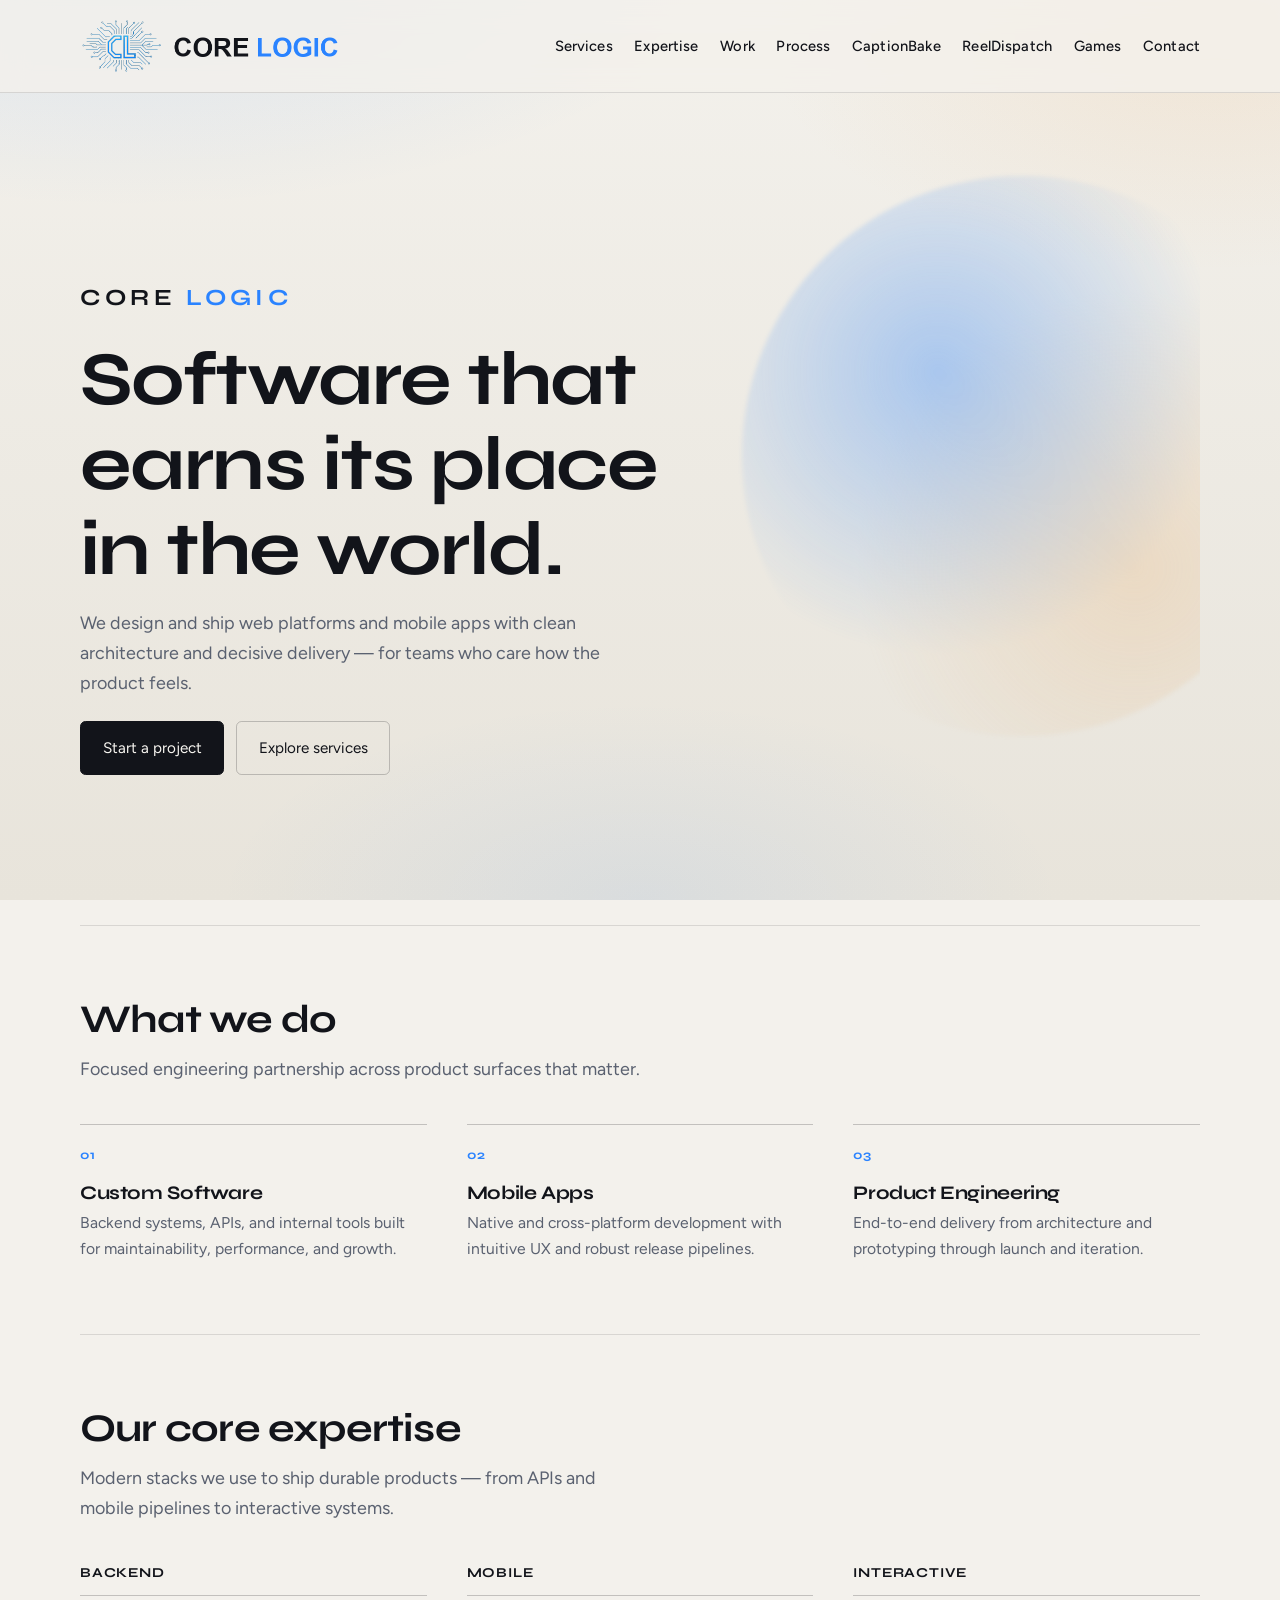
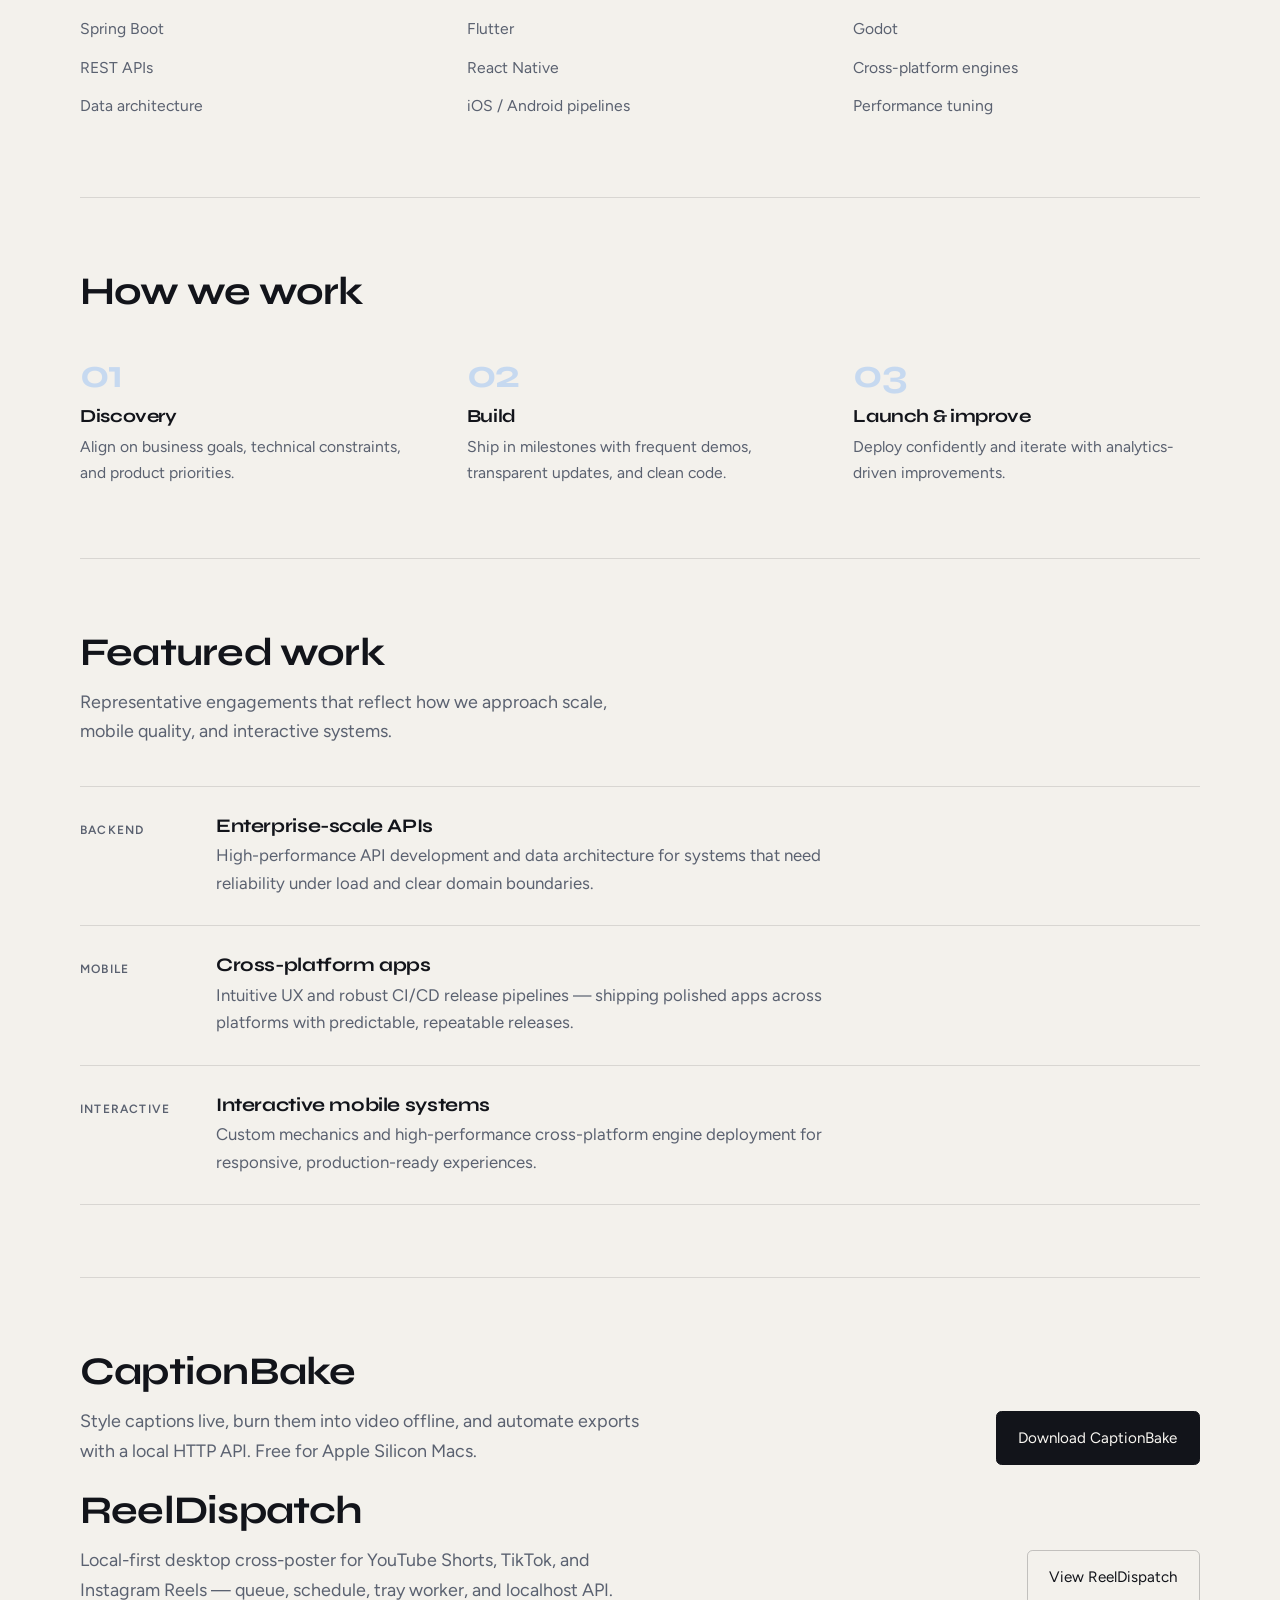
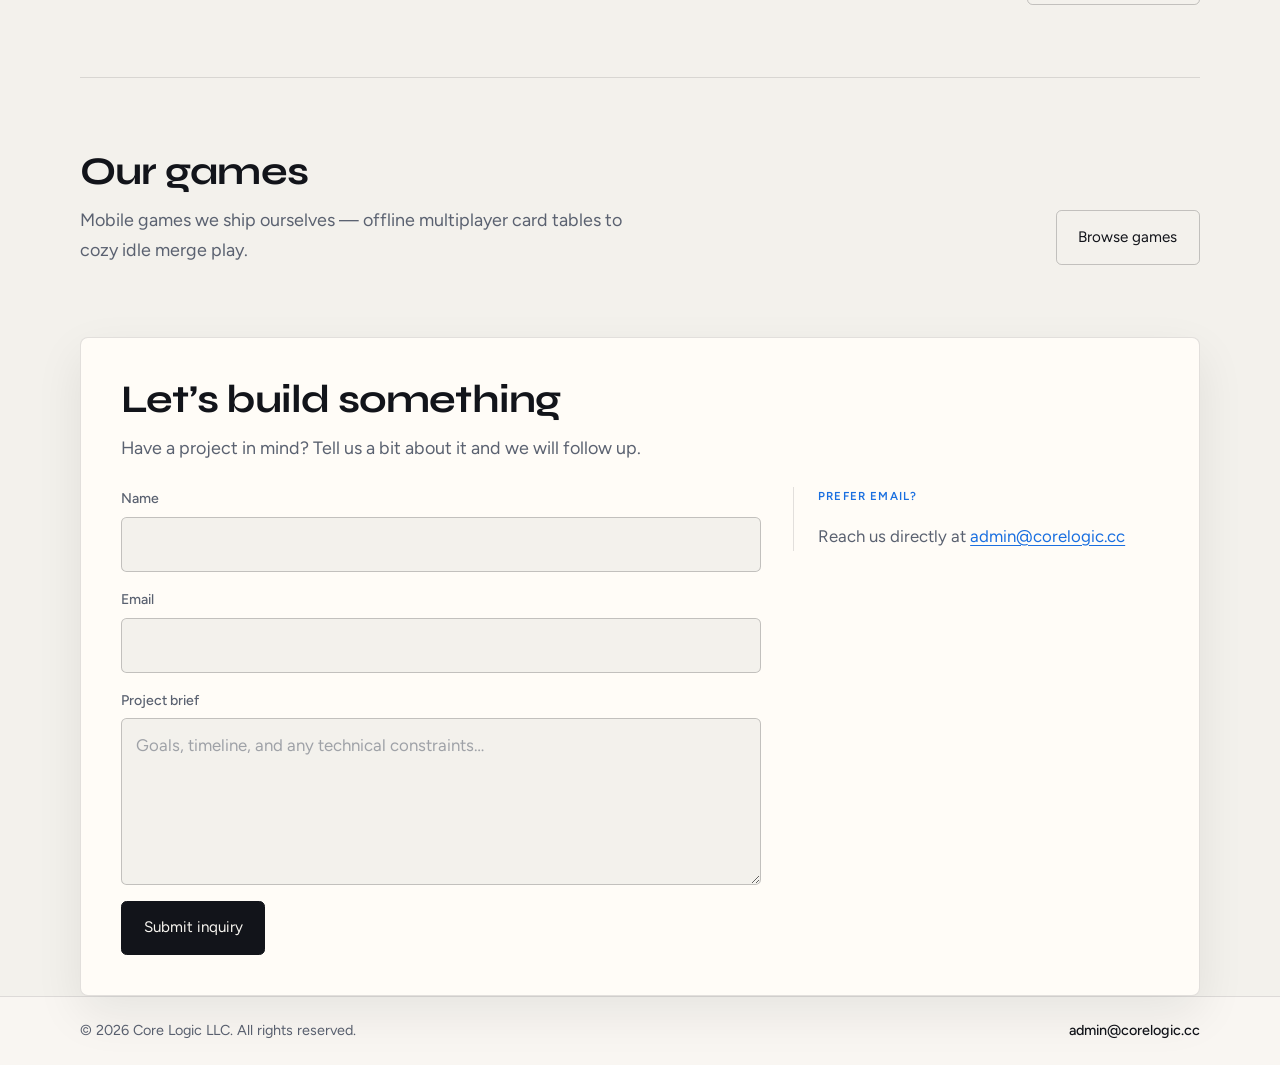
==== commit 393e8eea: "Add ReelDispatch product pages and site navigation links. Introduce the ReelDispatch marketing page " ====
--- a/index.html
+++ b/index.html
@@ -47,6 +47,7 @@
             <li><a href="#work">Work</a></li>
             <li><a href="#process">Process</a></li>
             <li><a href="captionbake/">CaptionBake</a></li>
+            <li><a href="reeldispatch/">ReelDispatch</a></li>
             <li><a href="games/">Games</a></li>
             <li><a href="#contact">Contact</a></li>
           </ul>
@@ -210,6 +211,18 @@
           </div>
           <div class="strip-actions">
             <a class="button" href="captionbake/">Download CaptionBake</a>
+          </div>
+        </div>
+        <div class="strip" style="margin-top: 1.5rem">
+          <div>
+            <h2>ReelDispatch</h2>
+            <p class="lead">
+              Local-first desktop cross-poster for YouTube Shorts, TikTok, and Instagram Reels —
+              queue, schedule, tray worker, and localhost API.
+            </p>
+          </div>
+          <div class="strip-actions">
+            <a class="button button-secondary" href="reeldispatch/">View ReelDispatch</a>
           </div>
         </div>
       </section>
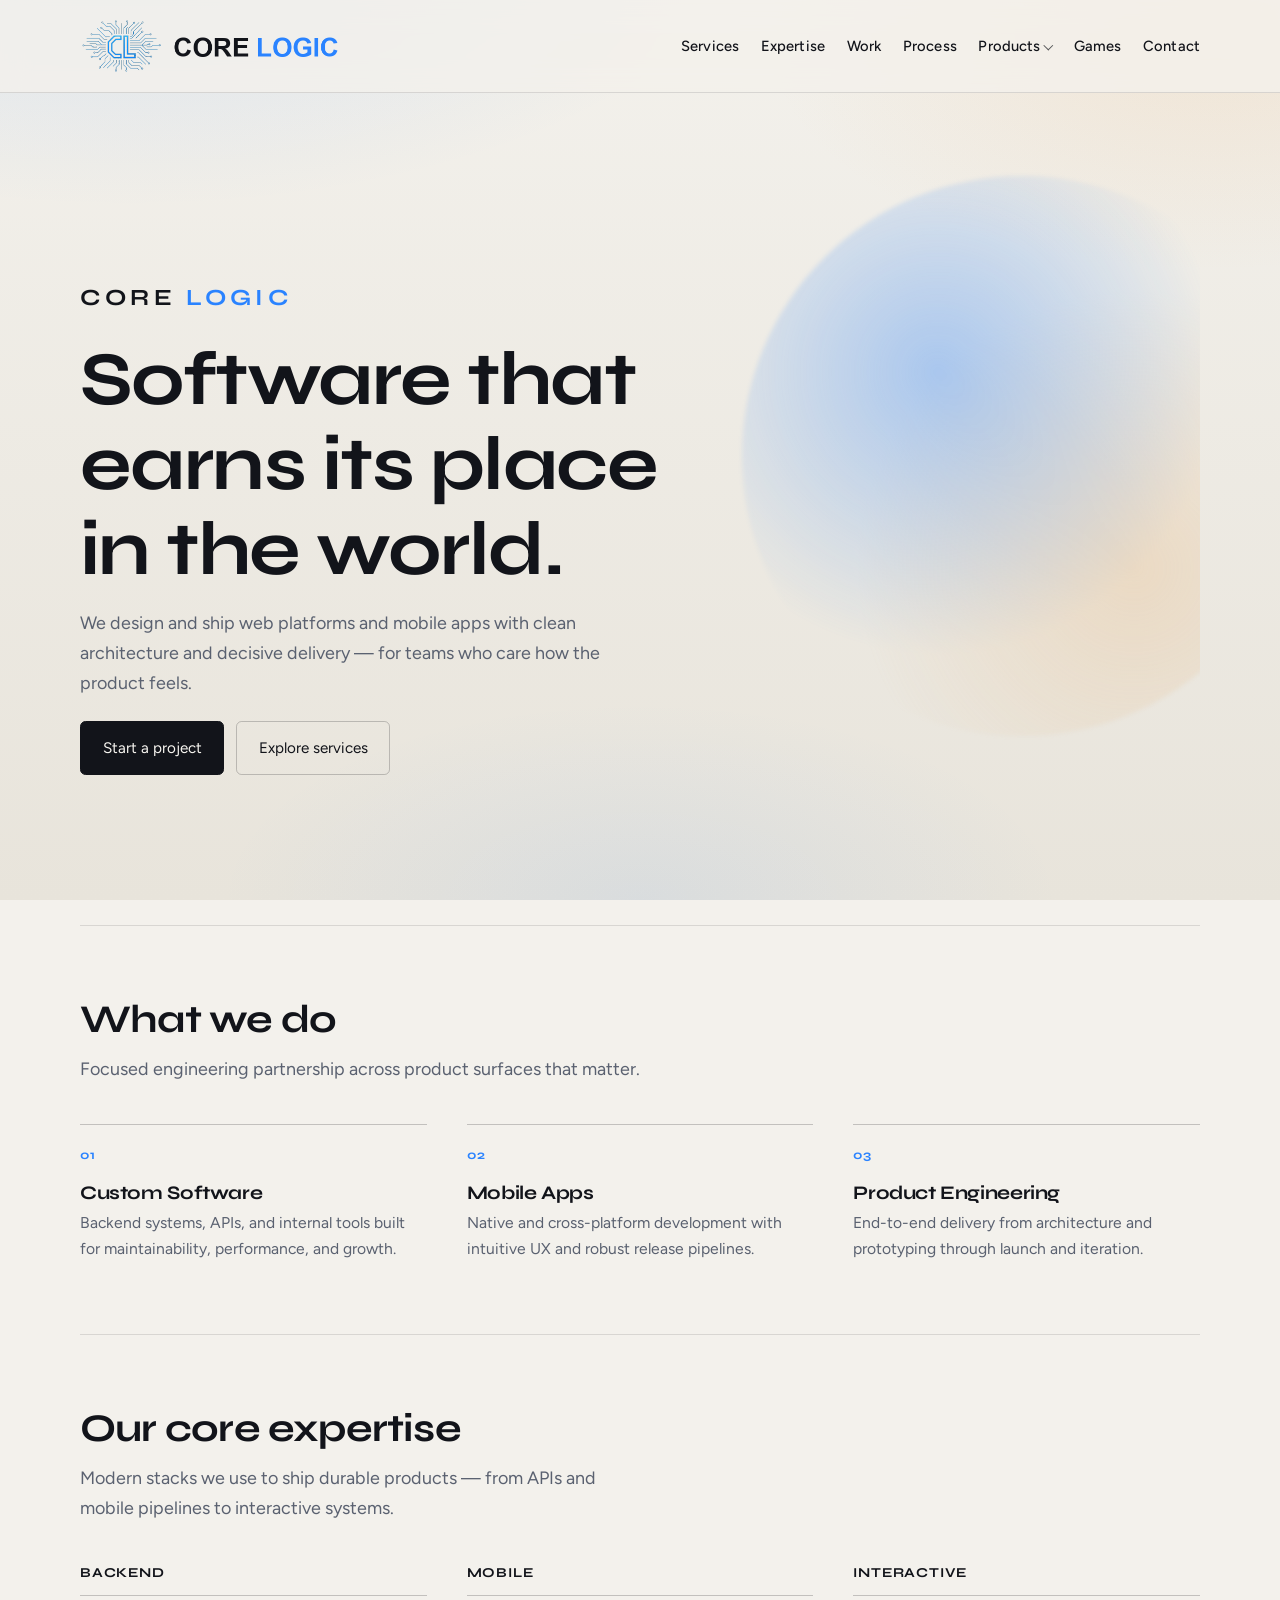
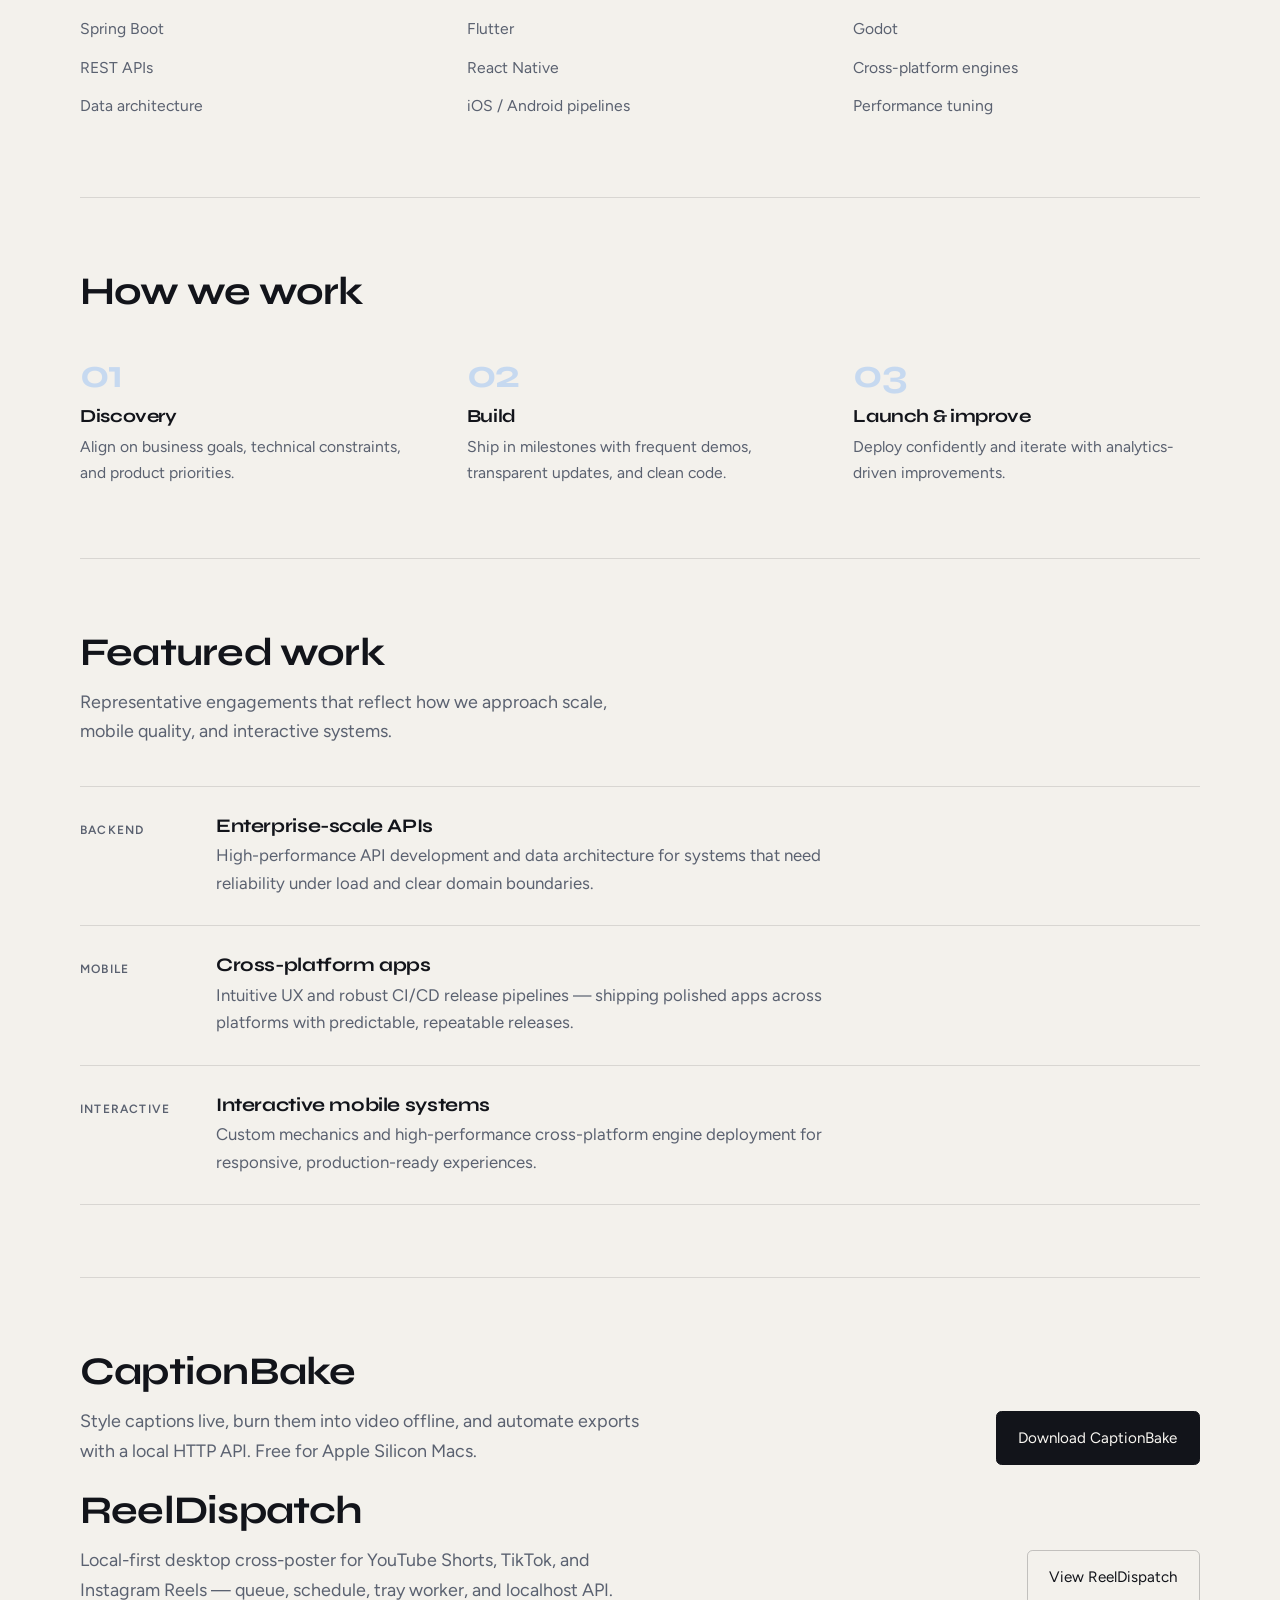
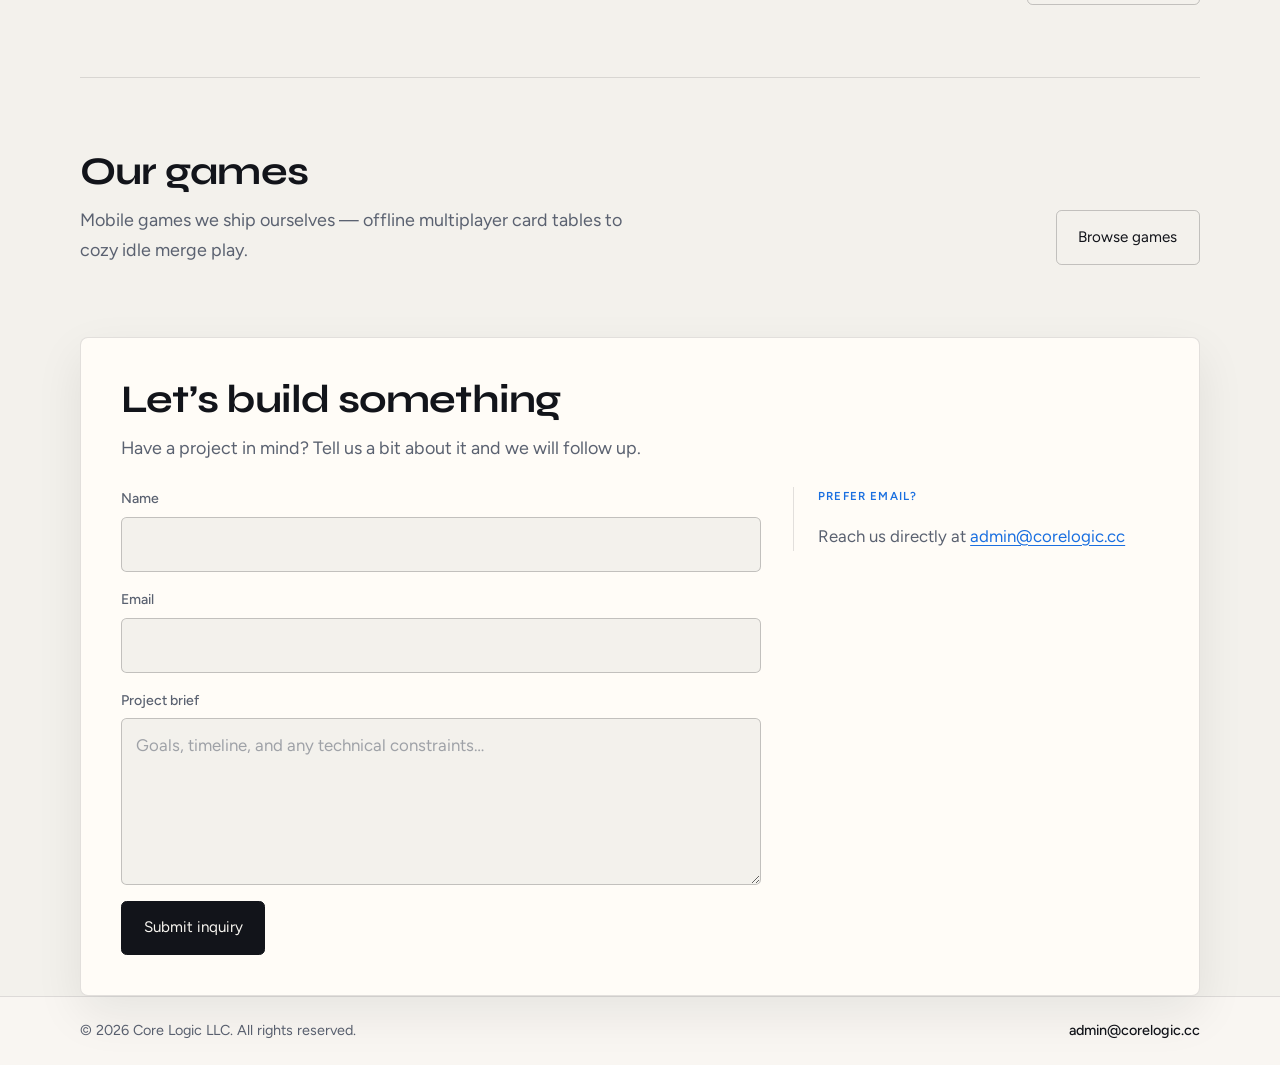
==== commit 57eb2a11: "Add Products dropdown nav and ReelDispatch Free/Pro clarity. Collapse CaptionBake and ReelDispatch i" ====
--- a/index.html
+++ b/index.html
@@ -15,7 +15,7 @@
       href="https://fonts.googleapis.com/css2?family=Figtree:ital,wght@0,400;0,500;0,600;0,700;1,400&family=Syne:wght@600;700;800&display=swap"
       rel="stylesheet"
     />
-    <link rel="stylesheet" href="assets/css/styles.css?v=20260724" />
+    <link rel="stylesheet" href="assets/css/styles.css?v=20260726a" />
   </head>
   <body>
     <header class="site-header">
@@ -46,8 +46,30 @@
             <li><a href="#expertise">Expertise</a></li>
             <li><a href="#work">Work</a></li>
             <li><a href="#process">Process</a></li>
-            <li><a href="captionbake/">CaptionBake</a></li>
-            <li><a href="reeldispatch/">ReelDispatch</a></li>
+            <li class="nav-dropdown">
+              <button
+                type="button"
+                class="nav-dropdown-toggle"
+                aria-expanded="false"
+                aria-controls="products-menu"
+              >
+                Products
+              </button>
+              <ul id="products-menu" class="nav-submenu">
+                <li>
+                  <a href="captionbake/">
+                    <img src="captionbake/images/icon.png" width="22" height="22" alt="" />
+                    CaptionBake
+                  </a>
+                </li>
+                <li>
+                  <a href="reeldispatch/">
+                    <img src="reeldispatch/images/icon.png" width="22" height="22" alt="" />
+                    ReelDispatch
+                  </a>
+                </li>
+              </ul>
+            </li>
             <li><a href="games/">Games</a></li>
             <li><a href="#contact">Contact</a></li>
           </ul>
@@ -289,28 +311,9 @@
       </div>
     </footer>
 
+    <script src="assets/js/site-nav.js"></script>
     <script>
       (function () {
-        var year = document.getElementById("year");
-        if (year) year.textContent = String(new Date().getFullYear());
-
-        var toggle = document.querySelector(".nav-toggle");
-        var nav = document.getElementById("site-nav");
-        if (toggle && nav) {
-          toggle.addEventListener("click", function () {
-            var open = nav.classList.toggle("is-open");
-            toggle.setAttribute("aria-expanded", open ? "true" : "false");
-            toggle.setAttribute("aria-label", open ? "Close menu" : "Open menu");
-          });
-          nav.querySelectorAll("a").forEach(function (link) {
-            link.addEventListener("click", function () {
-              nav.classList.remove("is-open");
-              toggle.setAttribute("aria-expanded", "false");
-              toggle.setAttribute("aria-label", "Open menu");
-            });
-          });
-        }
-
         var form = document.getElementById("contact-form");
         if (!form) return;
 
--- a/assets/css/styles.css
+++ b/assets/css/styles.css
@@ -135,6 +135,90 @@
 
 .nav-list a:hover,
 .nav-list a[aria-current="page"] {
+  color: var(--accent-strong);
+}
+
+.nav-dropdown {
+  position: relative;
+}
+
+.nav-dropdown-toggle {
+  display: inline-flex;
+  align-items: center;
+  gap: 0.3rem;
+  margin: 0;
+  padding: 0;
+  border: 0;
+  background: none;
+  color: var(--ink);
+  font: inherit;
+  font-size: 0.92rem;
+  font-weight: 500;
+  letter-spacing: 0.01em;
+  cursor: pointer;
+  transition: color 0.2s ease;
+}
+
+.nav-dropdown-toggle::after {
+  content: "";
+  width: 0.35rem;
+  height: 0.35rem;
+  border-right: 1.5px solid currentColor;
+  border-bottom: 1.5px solid currentColor;
+  transform: translateY(-1px) rotate(45deg);
+  opacity: 0.7;
+}
+
+.nav-dropdown-toggle:hover,
+.nav-dropdown.is-open > .nav-dropdown-toggle,
+.nav-dropdown.has-current > .nav-dropdown-toggle {
+  color: var(--accent-strong);
+}
+
+.nav-submenu {
+  list-style: none;
+  margin: 0;
+  padding: 0.4rem 0;
+  min-width: 11.5rem;
+  border: 1px solid var(--border);
+  border-radius: 0.45rem;
+  background: var(--surface, #fff);
+  box-shadow: var(--shadow-soft);
+}
+
+@media (min-width: 901px) {
+  .nav-submenu {
+    position: absolute;
+    top: calc(100% + 0.55rem);
+    left: 0;
+    z-index: 40;
+    display: none;
+  }
+
+  .nav-dropdown.is-open > .nav-submenu {
+    display: block;
+  }
+}
+
+.nav-submenu a {
+  display: flex;
+  align-items: center;
+  gap: 0.55rem;
+  padding: 0.45rem 0.9rem;
+  white-space: nowrap;
+}
+
+.nav-submenu a img {
+  width: 1.35rem;
+  height: 1.35rem;
+  border-radius: 0.3rem;
+  border: 1px solid var(--border);
+  flex-shrink: 0;
+  object-fit: cover;
+}
+
+.nav-submenu a:hover,
+.nav-submenu a[aria-current="page"] {
   color: var(--accent-strong);
 }
 
@@ -772,6 +856,23 @@
     gap: 0.65rem;
   }
 
+  .nav-submenu {
+    display: none;
+    margin: 0.35rem 0 0.15rem 0.75rem;
+    padding: 0.25rem 0;
+    border: 0;
+    box-shadow: none;
+    background: transparent;
+  }
+
+  .nav-dropdown.is-open > .nav-submenu {
+    display: block;
+  }
+
+  .nav-submenu a {
+    padding: 0.35rem 0;
+  }
+
   .brand-lockup {
     width: min(190px, 70vw);
   }
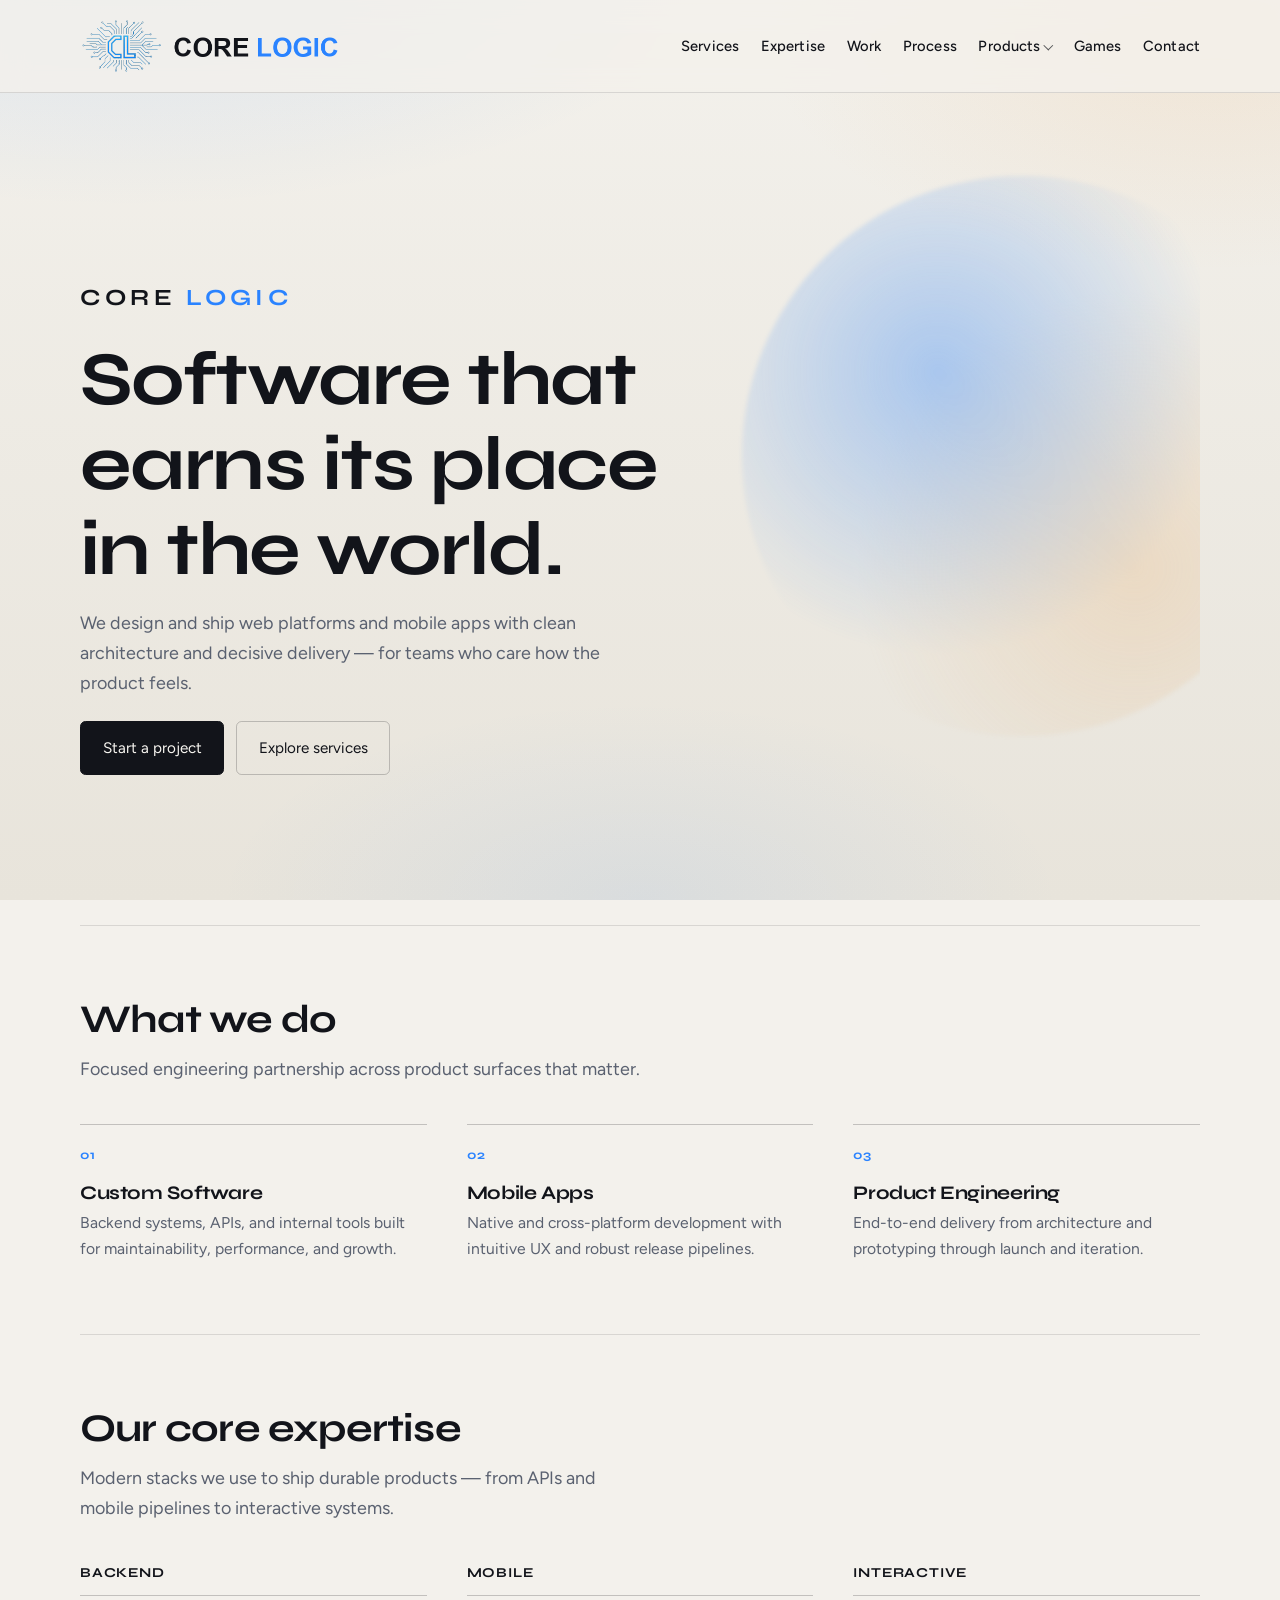
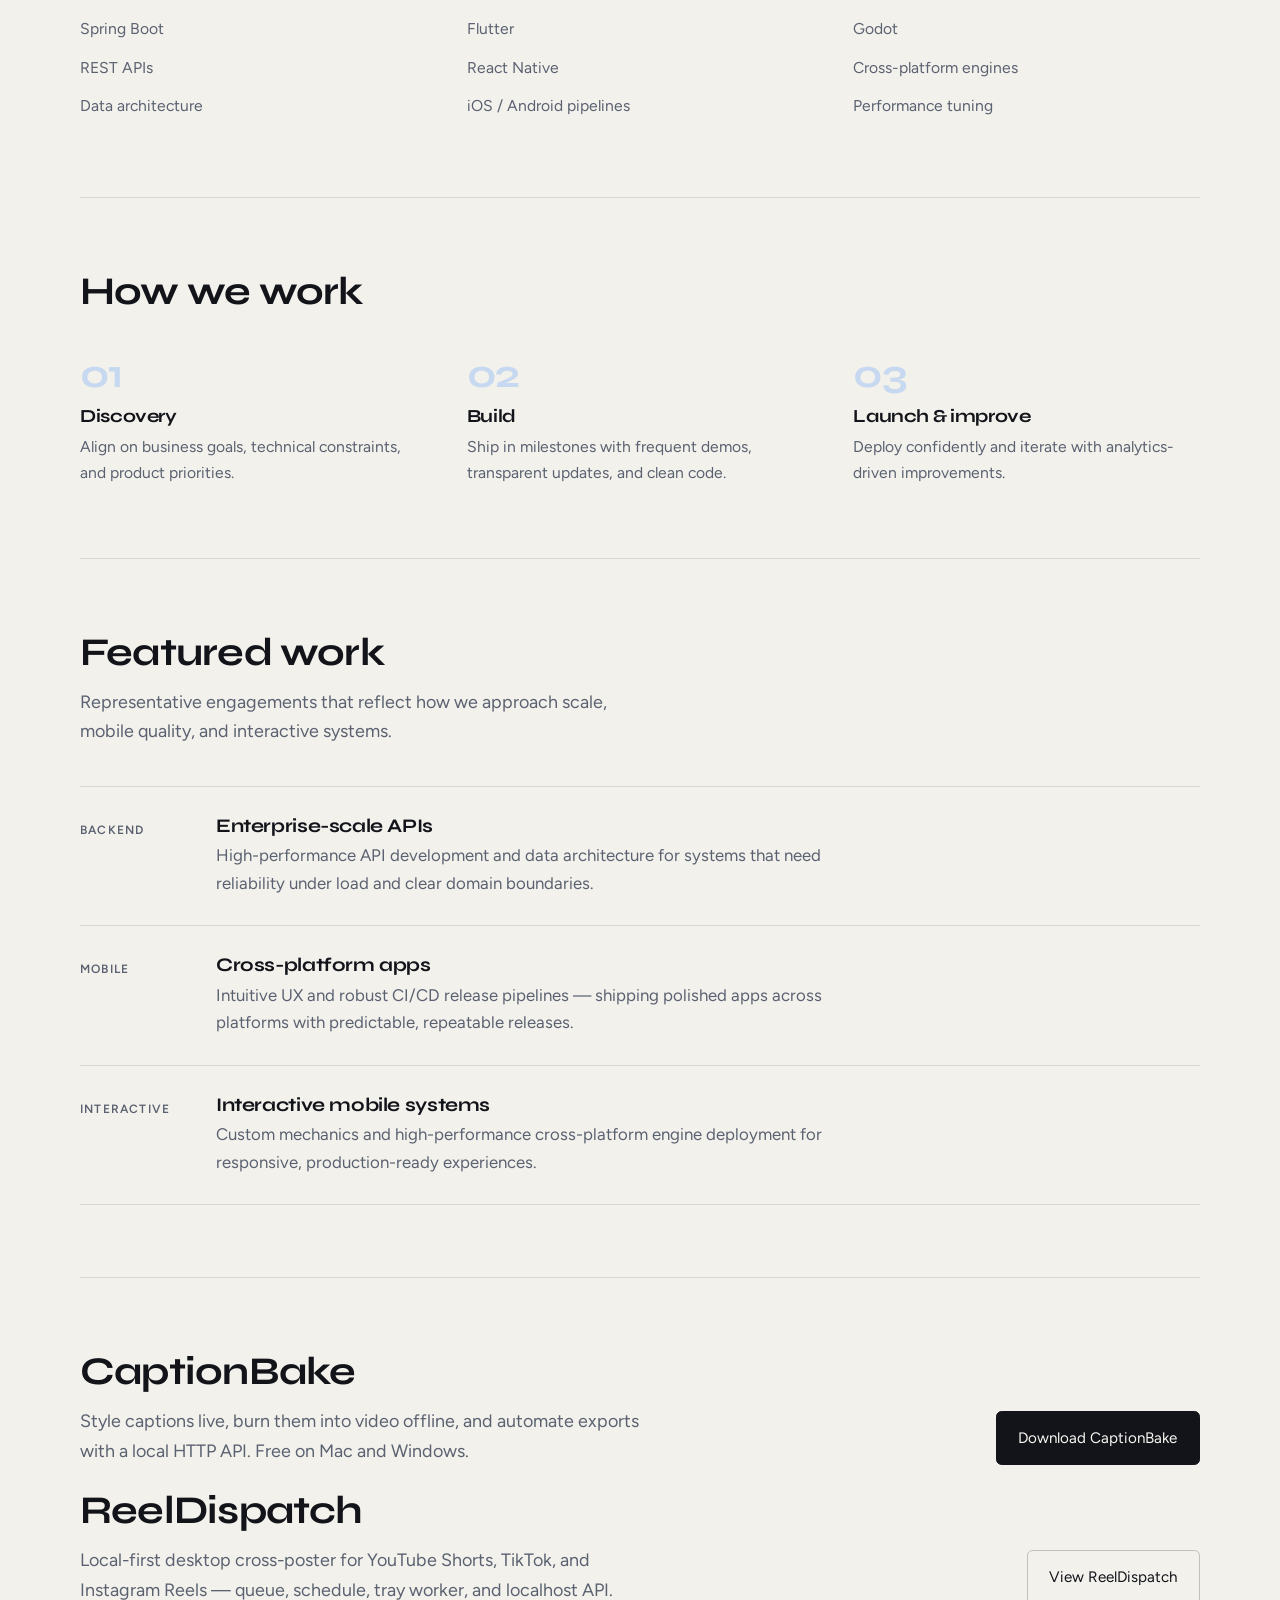
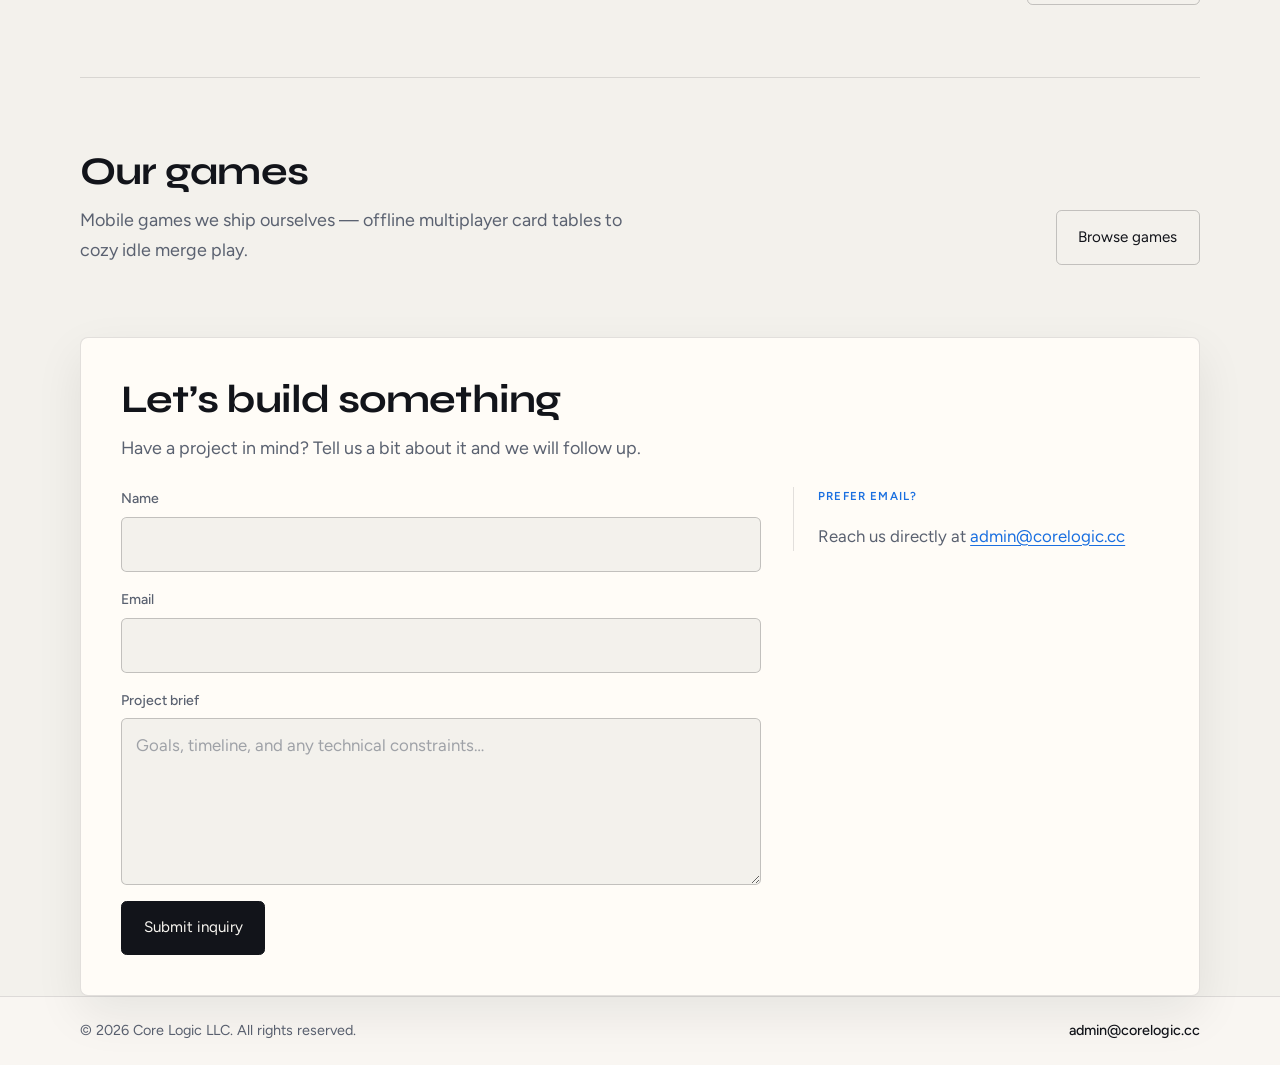
==== commit 205e4a53: "Add Windows download buttons for CaptionBake. Co-authored-by: Cursor <cursoragent@cursor.com>" ====
--- a/index.html
+++ b/index.html
@@ -228,7 +228,7 @@
             <h2>CaptionBake</h2>
             <p class="lead">
               Style captions live, burn them into video offline, and automate exports with a local
-              HTTP API. Free for Apple Silicon Macs.
+              HTTP API. Free on Mac and Windows.
             </p>
           </div>
           <div class="strip-actions">
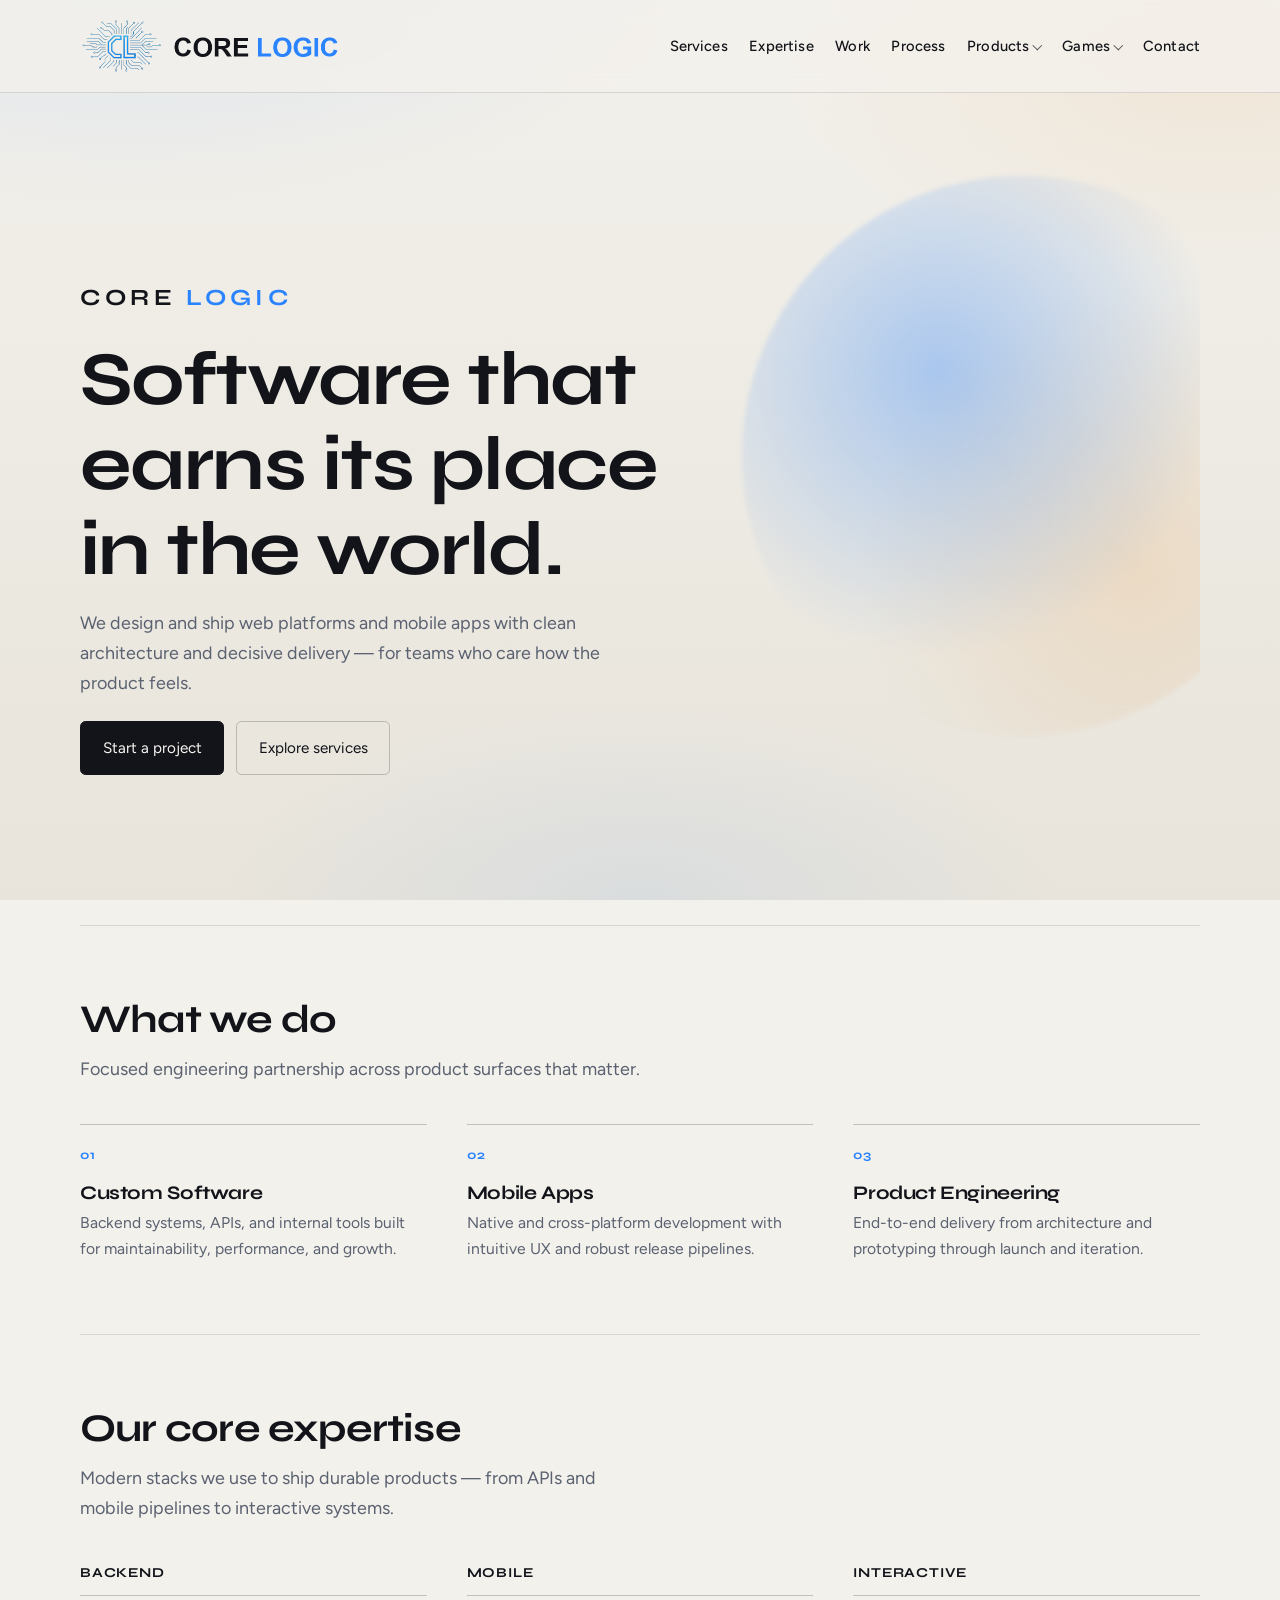
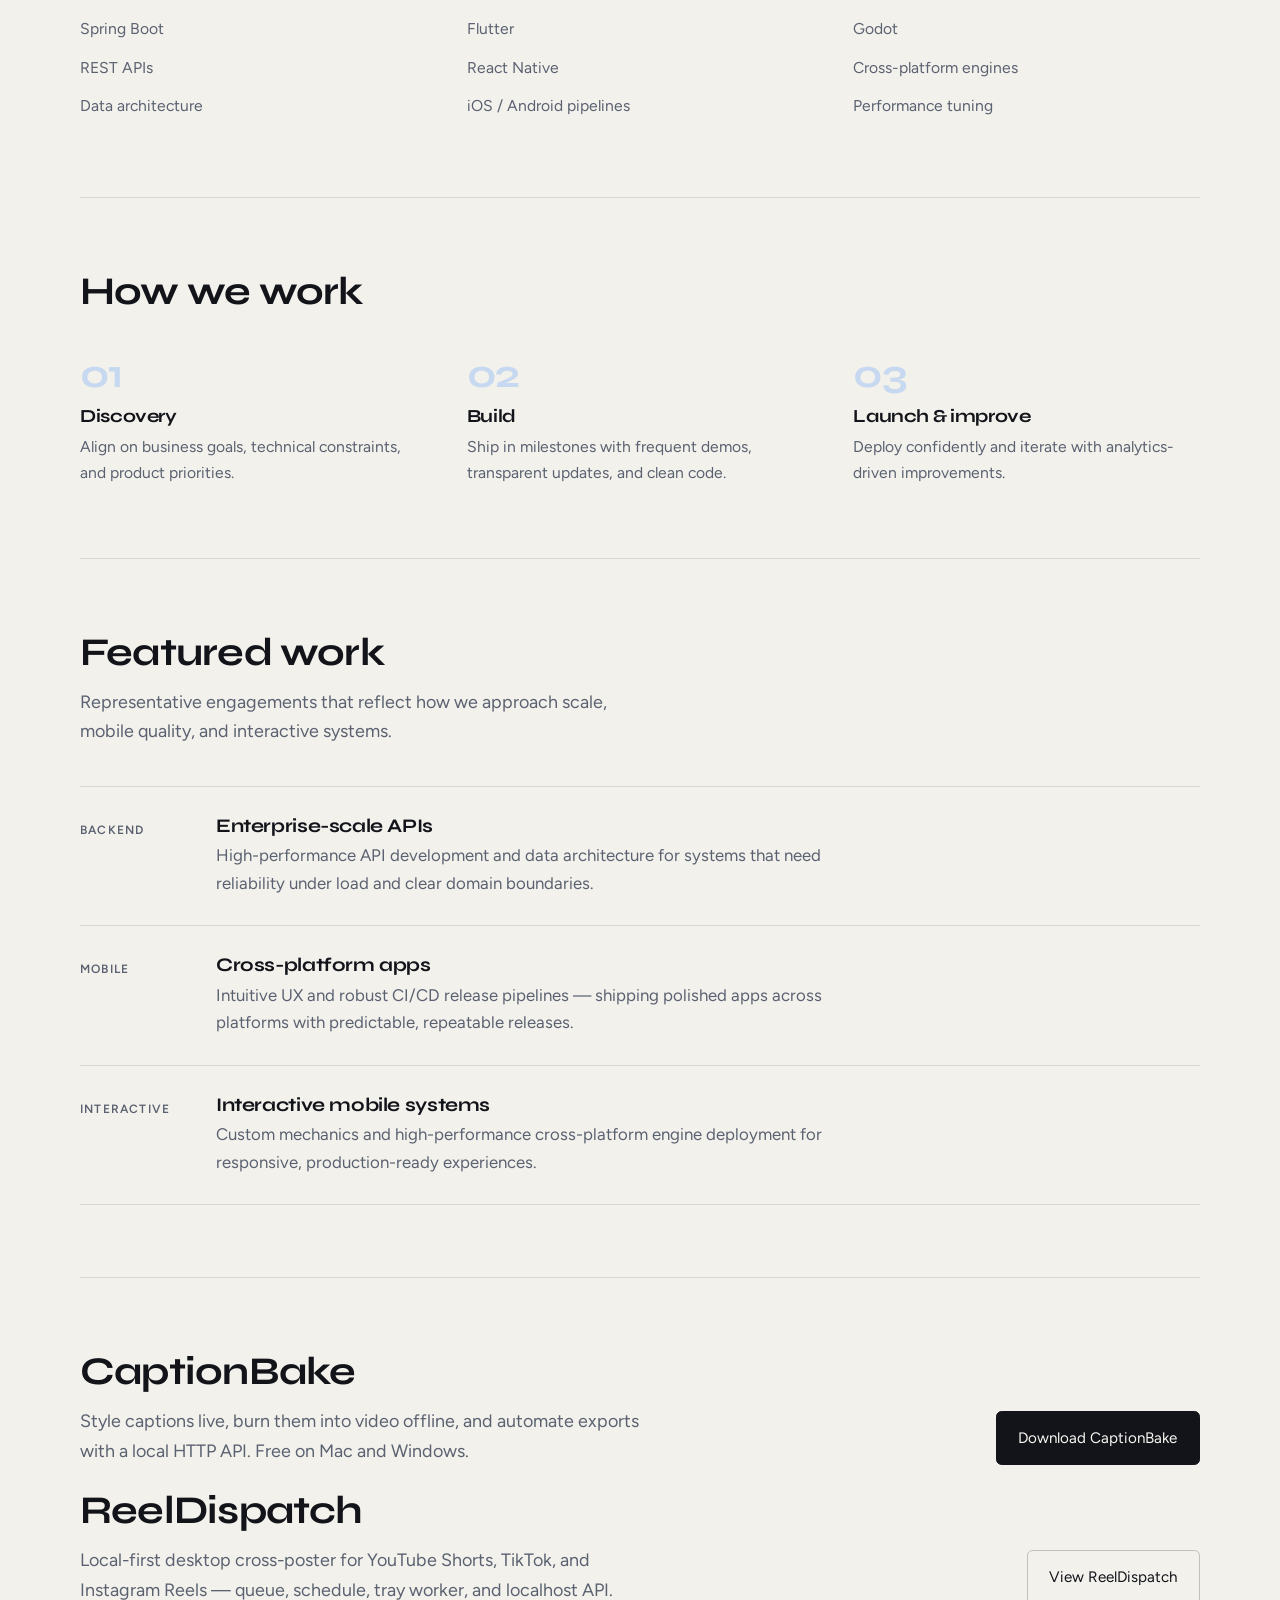
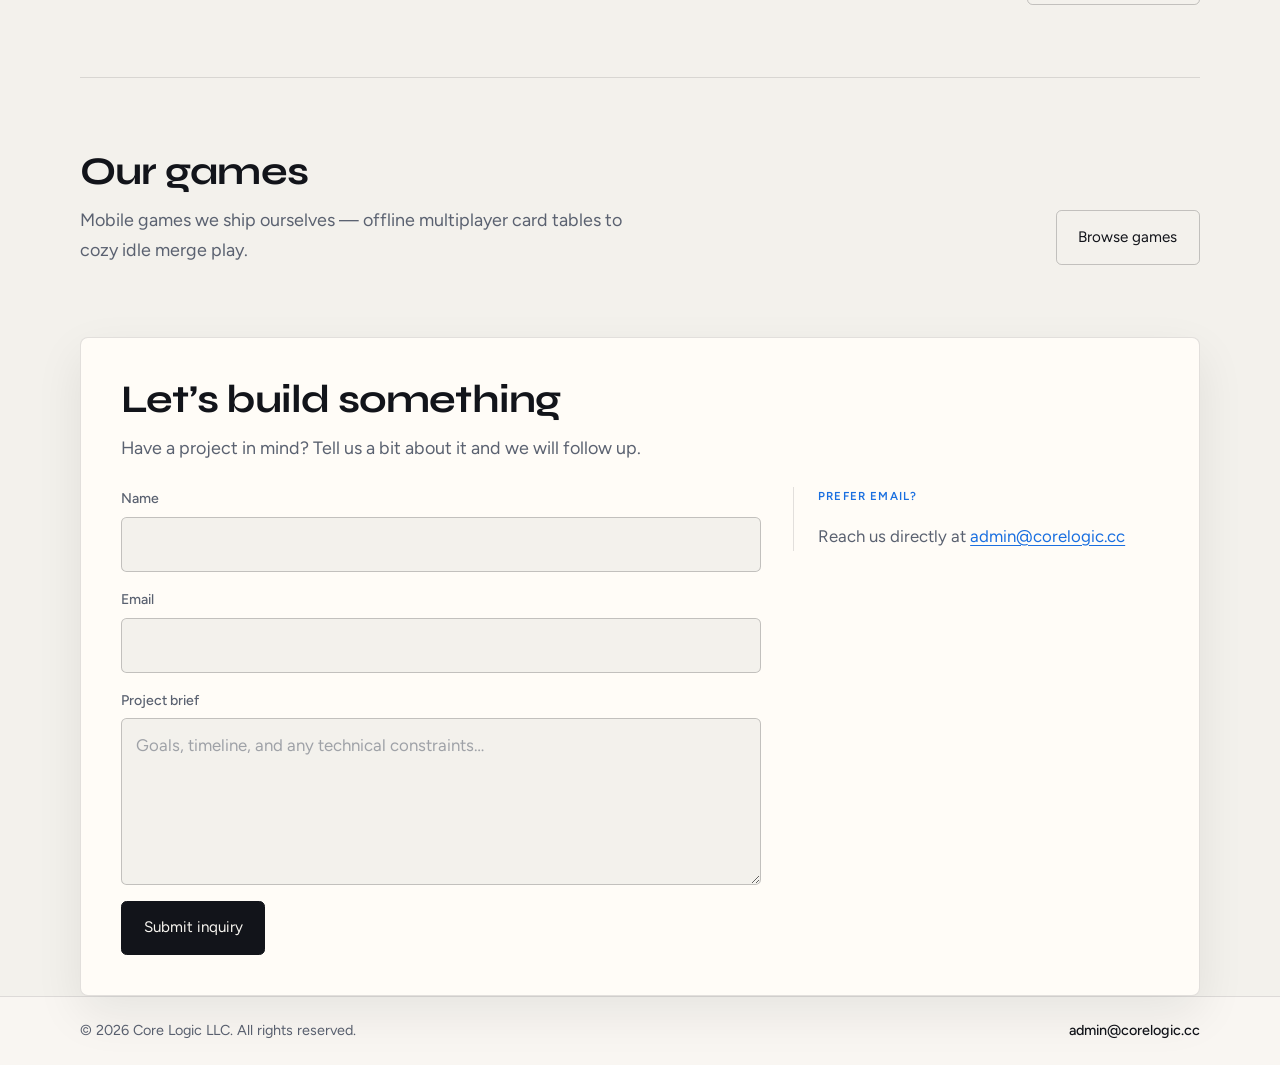
==== commit 3084a65d: "Refactor navigation for games section across multiple pages Updated the games navigation to use a dr" ====
--- a/index.html
+++ b/index.html
@@ -70,7 +70,30 @@
                 </li>
               </ul>
             </li>
-            <li><a href="games/">Games</a></li>
+            <li class="nav-dropdown">
+              <button
+                type="button"
+                class="nav-dropdown-toggle"
+                aria-expanded="false"
+                aria-controls="games-menu"
+              >
+                Games
+              </button>
+              <ul id="games-menu" class="nav-submenu">
+                <li>
+                  <a href="games/capy-merge-spa/">
+                    <img src="games/capy-merge-spa/images/icon.png" width="22" height="22" alt="" />
+                    Capy Merge Spa
+                  </a>
+                </li>
+                <li>
+                  <a href="games/peer-deck/">
+                    <img src="games/peer-deck/images/icon.png" width="22" height="22" alt="" />
+                    PeerDeck
+                  </a>
+                </li>
+              </ul>
+            </li>
             <li><a href="#contact">Contact</a></li>
           </ul>
         </nav>
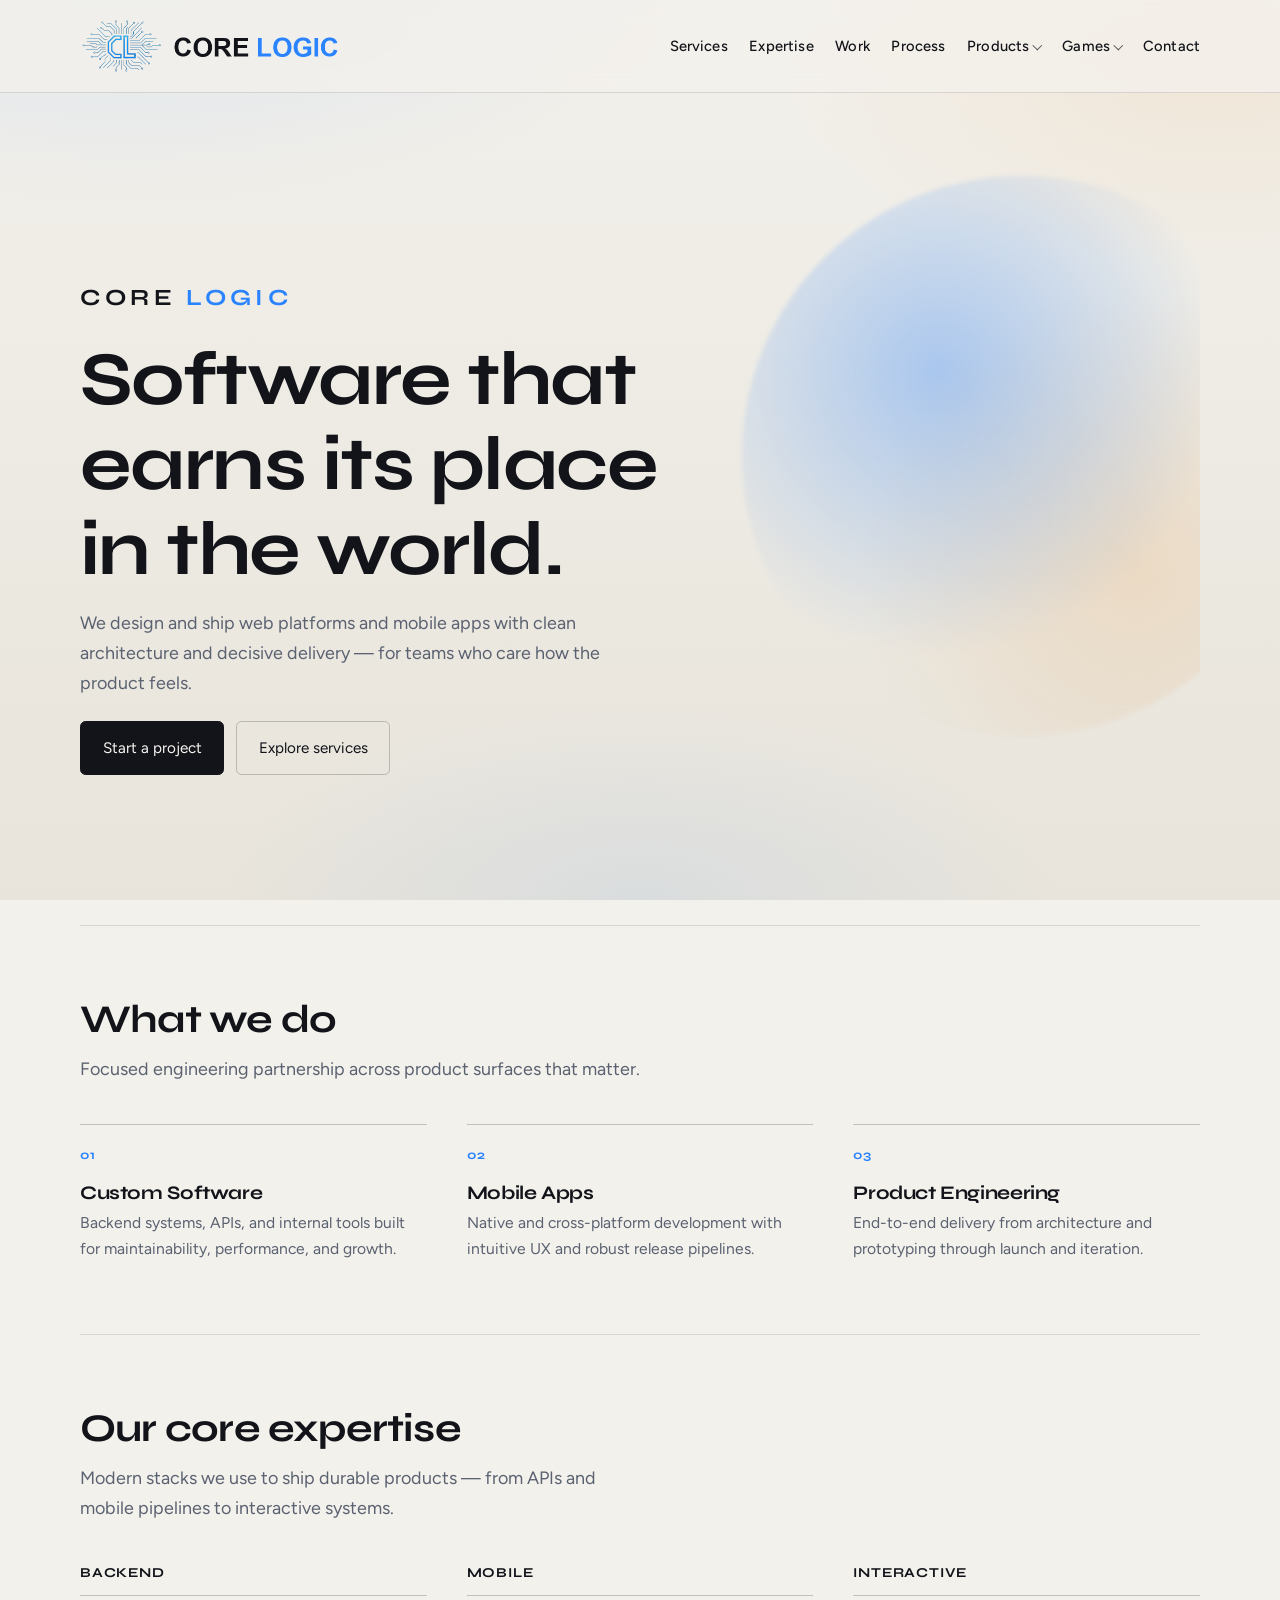
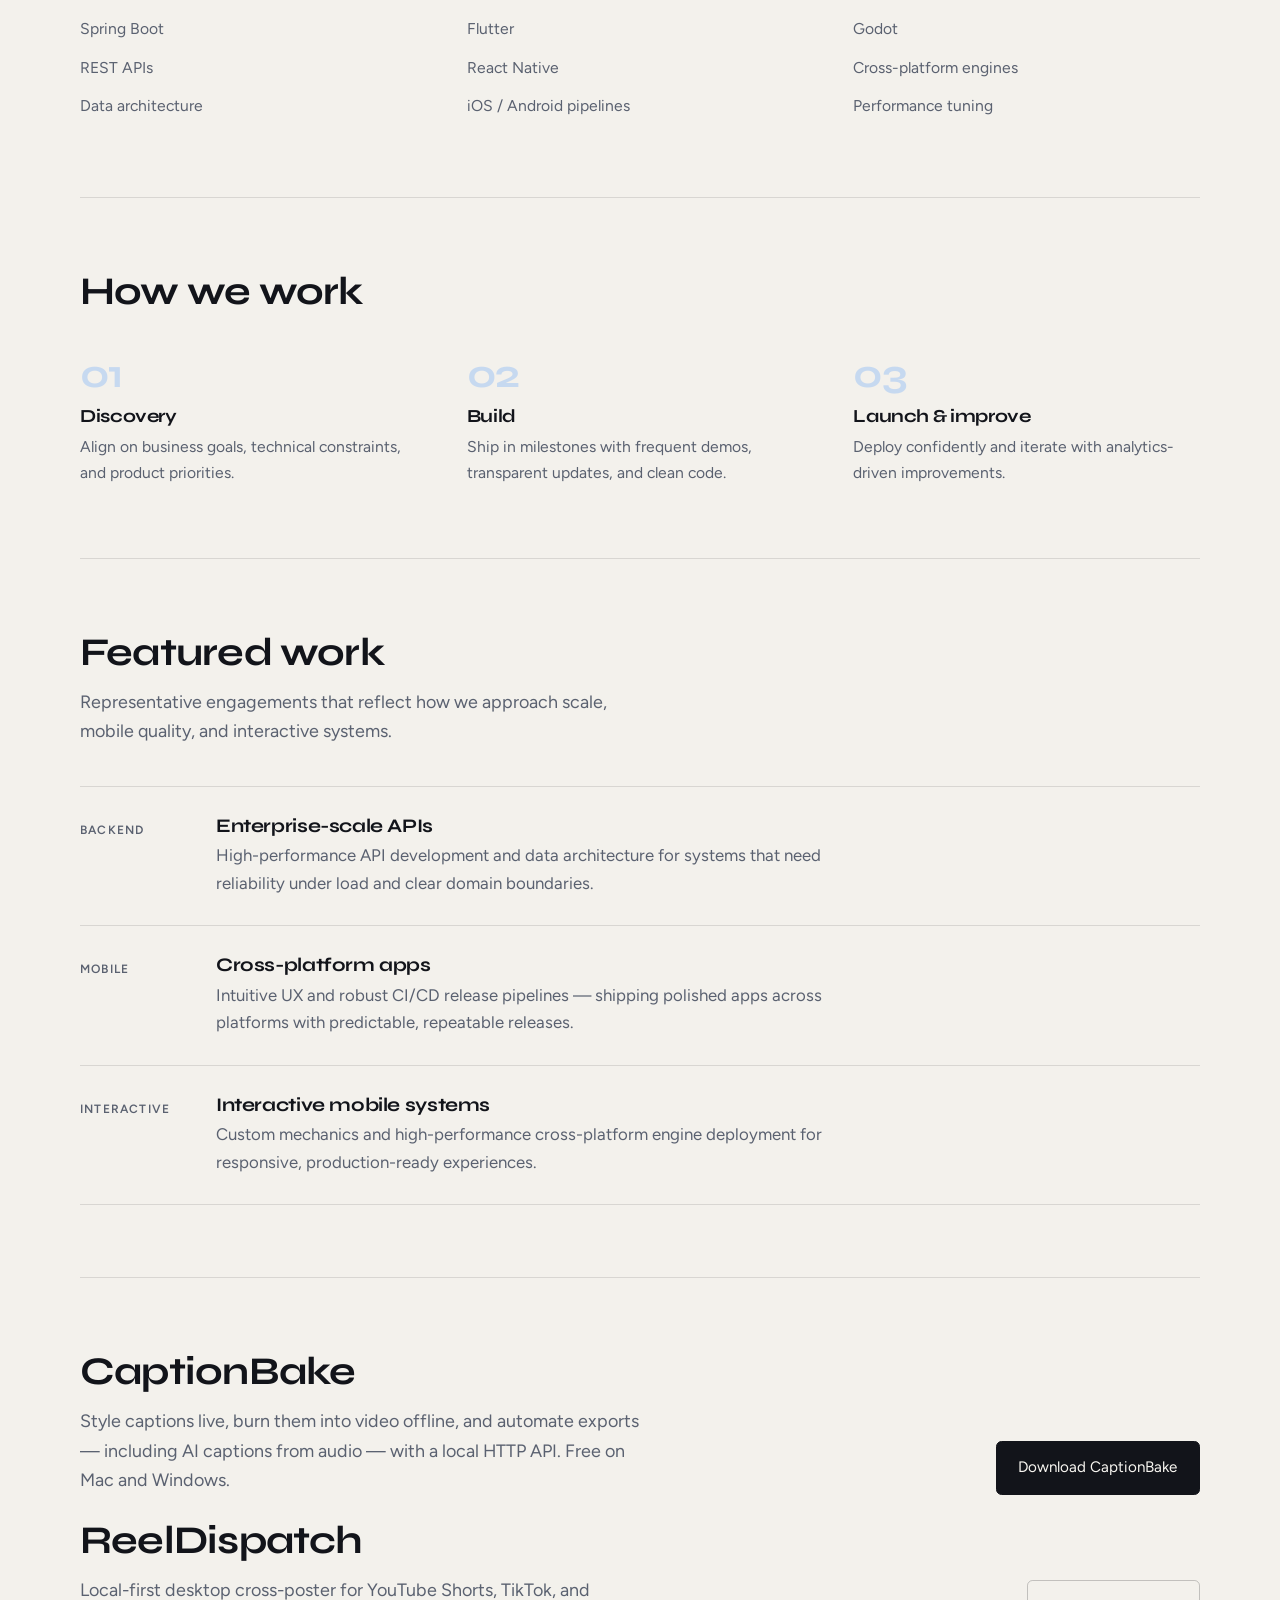
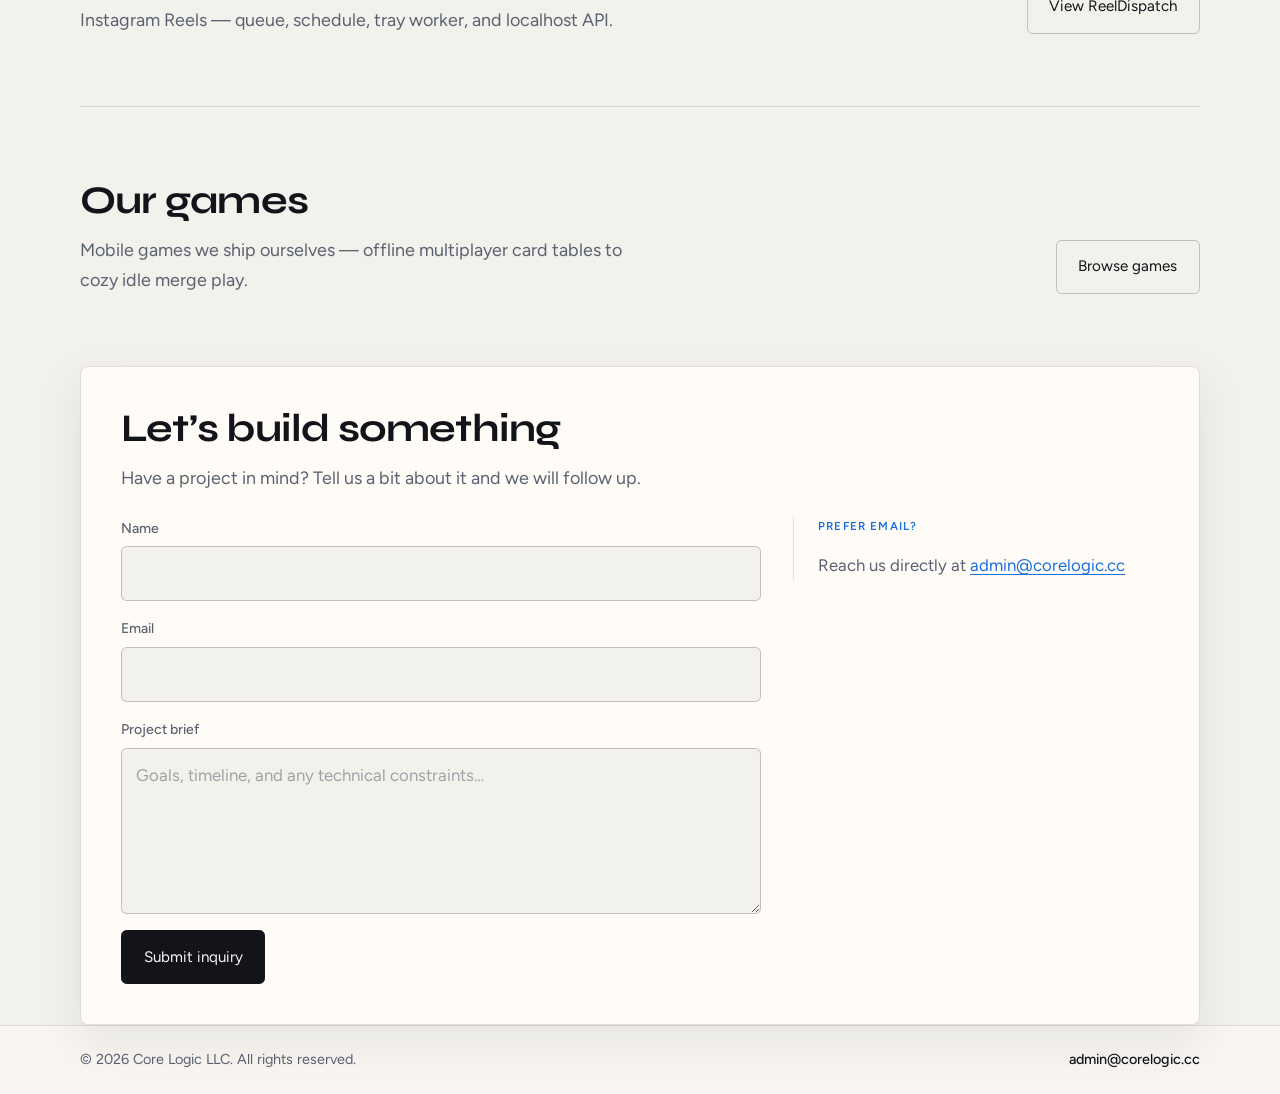
==== commit b3ff19f3: "Document CaptionBake HTTP generateCaptions on POST /export. Explain the Pro API flag for on-device W" ====
--- a/index.html
+++ b/index.html
@@ -63,7 +63,7 @@
                   </a>
                 </li>
                 <li>
-                  <a href="reeldispatch/">
+                  <a href="https://reeldispatch.cc/">
                     <img src="reeldispatch/images/icon.png" width="22" height="22" alt="" />
                     ReelDispatch
                   </a>
@@ -250,8 +250,8 @@
           <div>
             <h2>CaptionBake</h2>
             <p class="lead">
-              Style captions live, burn them into video offline, and automate exports with a local
-              HTTP API. Free on Mac and Windows.
+              Style captions live, burn them into video offline, and automate exports — including AI
+              captions from audio — with a local HTTP API. Free on Mac and Windows.
             </p>
           </div>
           <div class="strip-actions">
@@ -267,7 +267,7 @@
             </p>
           </div>
           <div class="strip-actions">
-            <a class="button button-secondary" href="reeldispatch/">View ReelDispatch</a>
+            <a class="button button-secondary" href="https://reeldispatch.cc/">View ReelDispatch</a>
           </div>
         </div>
       </section>
